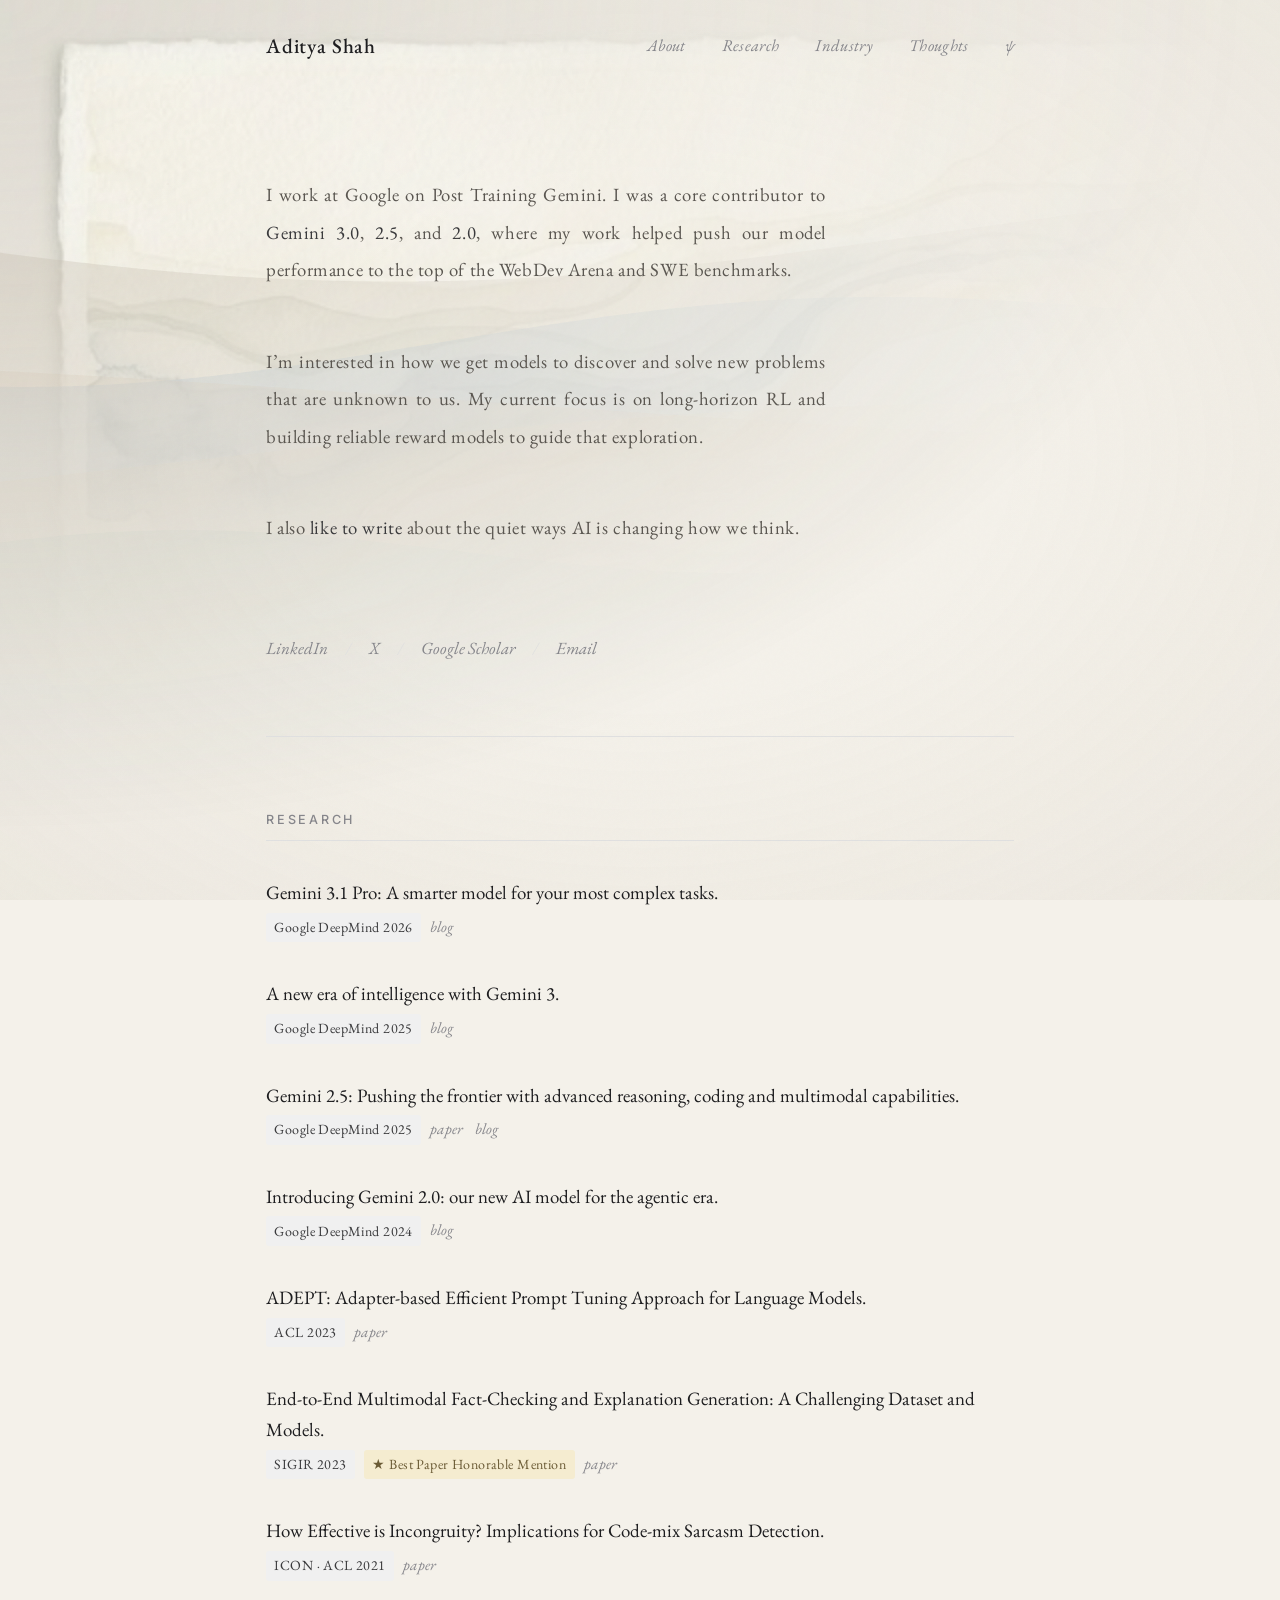
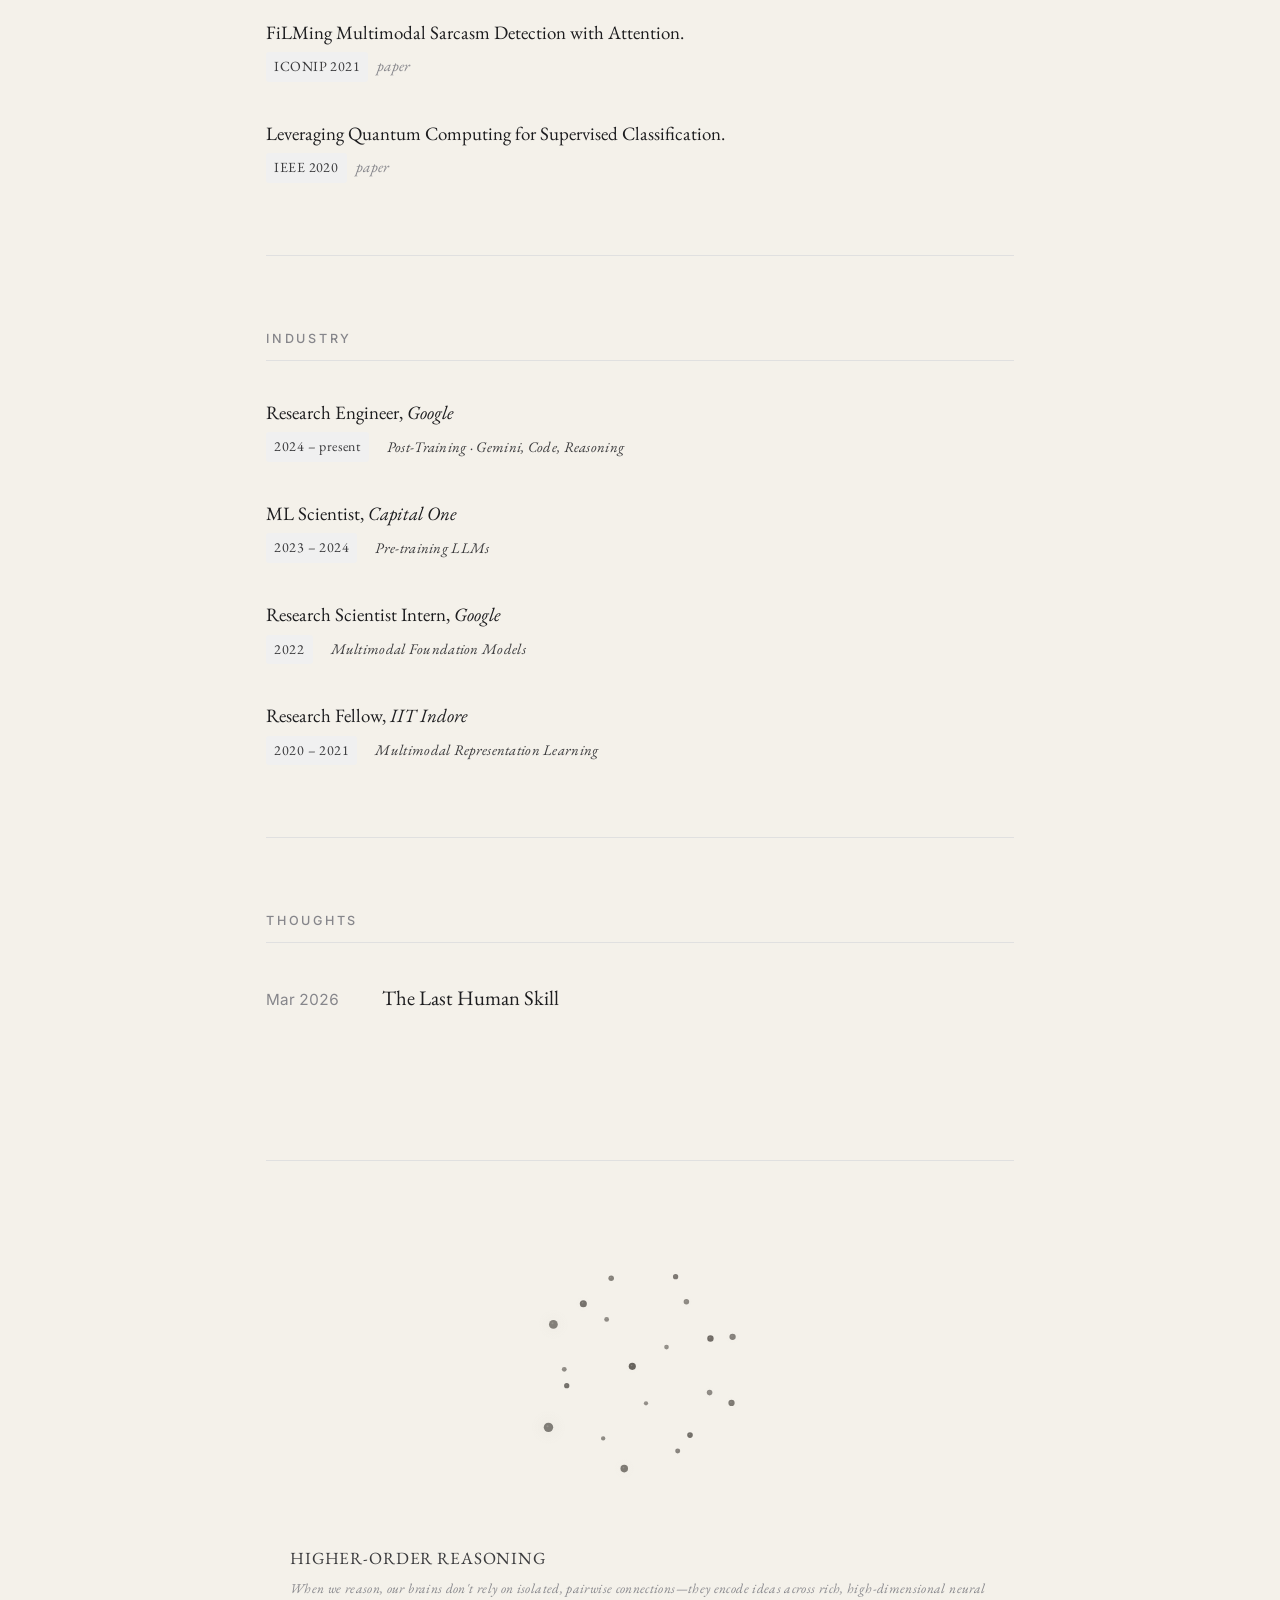
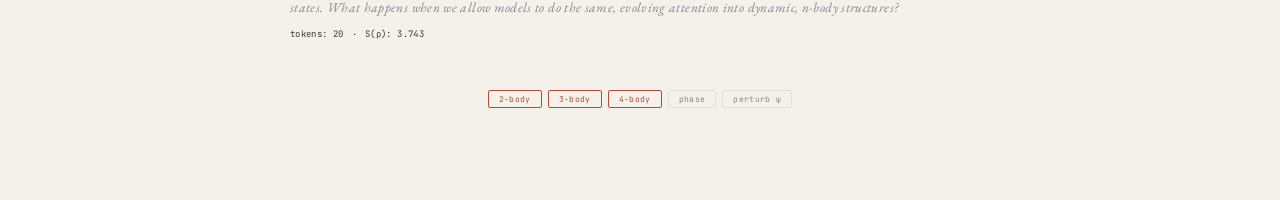
==== index.html @ 871e7b3c "Refactor entire footer architecture to use a unified flex-column flow on all viewports, completely e" ====
<!DOCTYPE html>
<html lang="en">

<head>
  <meta charset="UTF-8">
  <meta name="viewport" content="width=device-width, initial-scale=1.0">
  <title>Aditya Shah — Google</title>
  <meta name="description"
    content="Aditya Shah is a Research Engineer at Google working on the Gemini family of foundation models. His work focuses on post-training for code, reinforcement learning, reward modeling, and long-horizon agentic evaluations.">
  <meta name="author" content="Aditya Shah">
  <meta property="og:title" content="Aditya Shah">
  <meta property="og:description"
    content="Research Engineer at Google · Gemini. Core contributor to Gemini 3.0, 2.5, and 2.0.">
  <meta property="og:type" content="website">
  <meta name="keywords"
    content="Aditya Shah, Google, Gemini, Research Engineer, machine learning, AI, LLM, post-training, reinforcement learning, NLP, deep learning">
  <meta name="robots" content="index, follow">
  <meta name="google-site-verification" content="66XgFlLvvzWyk3NvATTS6o3SYyuJNCa6cb2mXU80xIA" />
  <link rel="canonical" href="https://adityashah.net/">
  <link rel="icon" type="image/svg+xml" href="favicon.svg">

  <!-- JSON-LD Structured Data for Search Engines -->
  <script type="application/ld+json">
  {
    "@context": "https://schema.org",
    "@type": "Person",
    "name": "Aditya Shah",
    "url": "https://adityashah.net/",
    "jobTitle": "ML Research Engineer",
    "worksFor": {
      "@type": "Organization",
      "name": "Google",
      "url": "https://about.google/"
    },
    "alumniOf": [
      {
        "@type": "CollegeOrUniversity",
        "name": "Virginia Tech"
      },
      {
        "@type": "CollegeOrUniversity",
        "name": "D.J. Sanghvi College of Engineering"
      }
    ],
    "sameAs": [
      "https://github.com/Aditya-shahh",
      "https://x.com/AdityaSShahh",
      "https://www.linkedin.com/in/aditya-shahh/",
      "https://scholar.google.com/citations?user=70ITV5sAAAAJ&hl=en"
    ],
    "knowsAbout": ["Machine Learning", "Large Language Models", "Reinforcement Learning", "Natural Language Processing", "Gemini"],
    "description": "Research Engineer at Google working on the Gemini family of foundation models. Core contributor to Gemini 3.0, 2.5, and 2.0."
  }
  </script>

  <link rel="preconnect" href="https://fonts.googleapis.com">
  <link rel="preconnect" href="https://fonts.gstatic.com" crossorigin>
  <link
    href="https://fonts.googleapis.com/css2?family=EB+Garamond:ital,wght@0,400;0,500;0,600;0,700;1,400;1,500&family=Inter:wght@400;500;600&family=JetBrains+Mono:wght@300;400&display=swap"
    rel="stylesheet">
  <link rel="stylesheet" href="style.css">
</head>

<body>

  <nav class="nav" id="nav">
    <div class="nav__inner container">
      <a href="#" class="nav__name">Aditya Shah</a>
      <div class="nav__links">
        <a href="#about">About</a>
        <a href="#publications">Research</a>
        <a href="#industry">Industry</a>
        <a href="#thoughts">Thoughts</a>
        <a href="#quantum" title="Quantum k-Body Attention">ψ</a>
      </div>
    </div>
  </nav>

  <div class="site-visual-bg fade-in">
    <img src="hero.png" alt="" class="site__bg-image" />
    <canvas id="wave-canvas"></canvas>
  </div>

  <main class="container">

    <!-- ===== Hero ===== -->
    <section class="hero fade-in" id="about">
      <div class="hero__content-container">
        <div class="hero__content manifesto">
          <p>I work at Google on Post Training Gemini. I was a core contributor to <a
              href="https://blog.google/products-and-platforms/products/gemini/gemini-3/" target="_blank"
              rel="noopener">Gemini 3.0</a>, <a href="https://blog.google/products/gemini/gemini-2-5-pro-updates/"
              target="_blank" rel="noopener">2.5</a>, and <a
              href="https://blog.google/innovation-and-ai/models-and-research/google-deepmind/google-gemini-ai-update-december-2024/"
              target="_blank" rel="noopener">2.0</a>, where my work helped push our model
            performance to the top of the WebDev Arena and SWE benchmarks.</p>
          <p>I’m interested in how we get models to discover and solve new problems that are unknown to us. My current
            focus is on long-horizon RL and building reliable reward models to guide that exploration.</p>
          <p>I also <a href="#thoughts">like to write</a> about the quiet ways AI is changing how we think.</p>
        </div>
      </div>
      <div class="hero__links">
        <a href="https://www.linkedin.com/in/aditya-shahh/" target="_blank" rel="noopener">LinkedIn</a>
        <span class="separator">/</span>
        <a href="https://x.com/AdityaSShahh" target="_blank" rel="noopener">X</a>
        <span class="separator">/</span>
        <a href="https://scholar.google.com/citations?user=70ITV5sAAAAJ&hl=en" target="_blank" rel="noopener">Google
          Scholar</a>
        <span class="separator">/</span>
        <a href="mailto:aditya.shahh3@gmail.com">Email</a>
      </div>
    </section>


    <!-- ===== Research ===== -->
    <section class="section fade-in" id="publications">
      <h2 class="section__title">Research</h2>
      <ul class="pub-list stagger-children">

        <li class="pub-item fade-in-child">
          <div class="pub-item__title">
            <a href="https://blog.google/innovation-and-ai/models-and-research/gemini-models/gemini-3-1-pro/"
              target="_blank" rel="noopener" class="link-underline">Gemini 3.1 Pro: A smarter model for your most
              complex tasks.</a>
          </div>
          <div class="pub-item__meta">
            <span class="pub-tag">Google DeepMind 2026</span>
            <span class="pub-item__links">
              <a href="https://blog.google/innovation-and-ai/models-and-research/gemini-models/gemini-3-1-pro/"
                target="_blank" rel="noopener">blog</a>
            </span>
          </div>
        </li>

        <li class="pub-item fade-in-child">
          <div class="pub-item__title">
            <a href="https://blog.google/products-and-platforms/products/gemini/gemini-3/" target="_blank"
              rel="noopener" class="link-underline">A new era of intelligence with Gemini 3.</a>
          </div>
          <div class="pub-item__meta">
            <span class="pub-tag">Google DeepMind 2025</span>
            <span class="pub-item__links">
              <a href="https://blog.google/products-and-platforms/products/gemini/gemini-3/" target="_blank"
                rel="noopener">blog</a>
            </span>
          </div>
        </li>

        <li class="pub-item fade-in-child">
          <div class="pub-item__title">
            <a href="https://arxiv.org/abs/2507.06261" target="_blank" rel="noopener" class="link-underline">Gemini 2.5:
              Pushing the frontier with advanced reasoning, coding and multimodal capabilities.</a>
          </div>
          <div class="pub-item__meta">
            <span class="pub-tag">Google DeepMind 2025</span>
            <span class="pub-item__links">
              <a href="https://arxiv.org/abs/2507.06261" target="_blank" rel="noopener">paper</a>
              <a href="https://blog.google/technology/google-deepmind/gemini-model-thinking-updates-march-2025/"
                target="_blank" rel="noopener">blog</a>
            </span>
          </div>
        </li>

        <li class="pub-item fade-in-child">
          <div class="pub-item__title">
            <a href="https://blog.google/innovation-and-ai/models-and-research/google-deepmind/google-gemini-ai-update-december-2024/"
              target="_blank" rel="noopener" class="link-underline">Introducing Gemini 2.0: our new AI model for the
              agentic era.</a>
          </div>
          <div class="pub-item__meta">
            <span class="pub-tag">Google DeepMind 2024</span>
            <span class="pub-item__links">
              <a href="https://blog.google/innovation-and-ai/models-and-research/google-deepmind/google-gemini-ai-update-december-2024/"
                target="_blank" rel="noopener">blog</a>
            </span>
          </div>
        </li>

        <li class="pub-item fade-in-child">
          <div class="pub-item__title">
            <a href="https://aclanthology.org/2023.sustainlp-1.8/" target="_blank" rel="noopener"
              class="link-underline">ADEPT: Adapter-based Efficient Prompt Tuning Approach for Language Models.</a>
          </div>
          <div class="pub-item__meta">
            <span class="pub-tag">ACL 2023</span>
            <span class="pub-item__links"><a href="https://aclanthology.org/2023.sustainlp-1.8/" target="_blank"
                rel="noopener">paper</a></span>
          </div>
        </li>

        <li class="pub-item fade-in-child">
          <div class="pub-item__title">
            <a href="https://arxiv.org/abs/2205.12487" target="_blank" rel="noopener" class="link-underline">End-to-End
              Multimodal Fact-Checking and Explanation Generation: A Challenging Dataset and Models.</a>
          </div>
          <div class="pub-item__meta">
            <span class="pub-tag">SIGIR 2023</span>
            <span class="pub-tag pub-tag--award">★ Best Paper Honorable Mention</span>
            <span class="pub-item__links"><a href="https://arxiv.org/abs/2205.12487" target="_blank"
                rel="noopener">paper</a></span>
          </div>
        </li>


        <li class="pub-item fade-in-child">
          <div class="pub-item__title">
            <a href="https://arxiv.org/abs/2202.02702" target="_blank" rel="noopener" class="link-underline">How
              Effective is Incongruity? Implications for Code-mix Sarcasm Detection.</a>
          </div>
          <div class="pub-item__meta">
            <span class="pub-tag">ICON · ACL 2021</span>
            <span class="pub-item__links"><a href="https://arxiv.org/abs/2202.02702" target="_blank"
                rel="noopener">paper</a></span>
          </div>
        </li>

        <li class="pub-item fade-in-child">
          <div class="pub-item__title">
            <a href="https://arxiv.org/abs/2110.00416" target="_blank" rel="noopener" class="link-underline">FiLMing
              Multimodal Sarcasm Detection with Attention.</a>
          </div>
          <div class="pub-item__meta">
            <span class="pub-tag">ICONIP 2021</span>
            <span class="pub-item__links"><a href="https://arxiv.org/abs/2110.00416" target="_blank"
                rel="noopener">paper</a></span>
          </div>
        </li>

        <li class="pub-item fade-in-child">
          <div class="pub-item__title">
            <a href="https://ieeexplore.ieee.org/document/9120975" target="_blank" rel="noopener"
              class="link-underline">Leveraging Quantum Computing for Supervised Classification.</a>
          </div>
          <div class="pub-item__meta">
            <span class="pub-tag">IEEE 2020</span>
            <span class="pub-item__links"><a href="https://ieeexplore.ieee.org/document/9120975" target="_blank"
                rel="noopener">paper</a></span>
          </div>
        </li>

      </ul>
    </section>

    <!-- ===== Industry ===== -->
    <section class="section fade-in" id="industry">
      <h2 class="section__title">Industry</h2>
      <ul class="pub-list stagger-children">

        <li class="pub-item fade-in-child">
          <div class="pub-item__title">
            Research Engineer, <em>Google</em>
          </div>
          <div class="pub-item__meta">
            <span class="pub-tag">2024 – present</span>
            <span style="color: var(--text-secondary); margin-left: 0.5rem; letter-spacing: 0.02em;">Post-Training ·
              Gemini, Code, Reasoning</span>
          </div>
        </li>

        <li class="pub-item fade-in-child">
          <div class="pub-item__title">
            ML Scientist, <em>Capital One</em>
          </div>
          <div class="pub-item__meta">
            <span class="pub-tag">2023 – 2024</span>
            <span style="color: var(--text-secondary); margin-left: 0.5rem; letter-spacing: 0.02em;">Pre-training
              LLMs</span>
          </div>
        </li>

        <li class="pub-item fade-in-child">
          <div class="pub-item__title">
            Research Scientist Intern, <em>Google</em>
          </div>
          <div class="pub-item__meta">
            <span class="pub-tag">2022</span>
            <span style="color: var(--text-secondary); margin-left: 0.5rem; letter-spacing: 0.02em;">Multimodal
              Foundation Models</span>
          </div>
        </li>

        <li class="pub-item fade-in-child">
          <div class="pub-item__title">
            Research Fellow, <em>IIT Indore</em>
          </div>
          <div class="pub-item__meta">
            <span class="pub-tag">2020 – 2021</span>
            <span style="color: var(--text-secondary); margin-left: 0.5rem; letter-spacing: 0.02em;">Multimodal
              Representation Learning</span>
          </div>
        </li>

      </ul>
    </section>
    <!-- ===== Thoughts ===== -->
    <section class="section fade-in" id="thoughts">
      <h2 class="section__title">Thoughts</h2>
      <ul class="essay-list stagger-children">
        <li class="essay-item fade-in-child">
          <span class="essay-item__date">Mar 2026</span>
          <a href="essays/the-last-human-skill.html" class="essay-item__title">The Last Human Skill</a>
        </li>
      </ul>
    </section>


    <!-- ===== Footer ===== -->
    <footer id="quantum" class="fade-in qfooter">
      <canvas id="footerCanvas" class="qfooter__canvas"></canvas>

      <!-- Subtle top-left HUD -->
      <div class="qhud--tl">
        <div class="qhud__title">Higher-Order Reasoning</div>
        <div class="qhud__story">When we reason, our brains don't rely on isolated, pairwise connections—they encode ideas across rich, high-dimensional neural states. What happens when we allow models to do the same, evolving attention into dynamic, n-body structures?</div>
        <div class="qhud__metrics">
          <span>tokens: 20</span>
          <span class="separator">·</span>
          <span>S(ρ): <span id="qEntropy">—</span></span>
        </div>
      </div>

      <!-- 5 functional buttons — bottom center -->
      <div class="qcontrols">
        <button class="qbtn active" id="qBtn2" onclick="qToggle(2)">2-body</button>
        <button class="qbtn active" id="qBtn3" onclick="qToggle(3)">3-body</button>
        <button class="qbtn active" id="qBtn4" onclick="qToggle(4)">4-body</button>
        <button class="qbtn" id="qBtnP" onclick="qTogglePhase()">phase</button>
        <button class="qbtn" id="qBtnPerturb" onclick="qPerturb()">perturb ψ</button>
      </div>


    </footer>

    <style>
      .qfooter {
        display: flex;
        flex-direction: column;
        padding-top: 32px;
        position: relative;
        overflow: hidden;
        margin-top: var(--spacing-xl);
        margin-bottom: 60px;
        border-top: 1px solid var(--border);
      }

      .qfooter__canvas {
        display: block;
        width: 100%;
        height: 350px;
        cursor: crosshair;
      }

      .qhud--tl {
        position: relative;
        top: 0;
        left: 0;
        padding: 0 24px;
        margin-bottom: 24px;
        pointer-events: none;
        font-family: 'JetBrains Mono', monospace;
        font-size: 9px;
        color: var(--text-muted);
        letter-spacing: 0.04em;
        display: flex;
        flex-direction: column;
        gap: 3px;
      }

      .qhud__title {
        font-family: var(--font-serif);
        font-size: 0.95rem;
        color: var(--text-secondary);
        letter-spacing: 0.05em;
        text-transform: uppercase;
        margin-bottom: 2px;
      }

      .qhud__story {
        font-family: var(--font-serif);
        font-size: 0.75rem;
        color: var(--text-muted);
        max-width: 800px;
        line-height: 1.4;
        margin-bottom: 6px;
        font-style: italic;
      }

      .qhud__metrics {
        display: flex;
        gap: 8px;
        align-items: center;
      }

      .qhud--tl span {
        color: var(--text-secondary);
      }

      .qcontrols {
        position: relative;
        bottom: 0;
        left: 0;
        transform: none;
        margin: 24px auto 32px auto;
        display: flex;
        flex-wrap: wrap;
        justify-content: center;
        padding: 0 16px;
        gap: 6px;
        z-index: 10;
      }

      .qbtn {
        background: transparent;
        border: 1px solid var(--border);
        color: var(--text-muted);
        font-family: 'JetBrains Mono', monospace;
        font-size: 8px;
        padding: 3px 10px;
        cursor: pointer;
        border-radius: 2px;
        transition: all 0.2s;
        letter-spacing: 0.04em;
      }

      .qbtn:hover {
        border-color: var(--text-muted);
        color: var(--text-primary);
      }

      .qbtn.active {
        border-color: #B34B36;
        color: #B34B36;
      }



      @media (max-width: 900px) {
        .qfooter__canvas {
          height: 260px;
        }

        .qcontrols {
          margin: 16px auto 32px auto;
        }

        .qbtn {
          font-size: 8px;
          padding: 4px 10px;
        }
      }
    </style>

  </main>

  <script src="script.js"></script>
  <script src="quantum-footer.js"></script>
</body>

</html>
---- style.css ----
/* ===== Design Tokens — AMP Public Editorial Style ===== */
:root {
  --bg-primary: #f4f1ea;
  --text-primary: #1d1d1f;
  --text-secondary: #3a3a3c;
  --text-muted: #86868b;
  --accent: #3a3a3c;
  --accent-hover: #1d1d1f;
  --border: #e0e0e0;
  --tag-bg: #f0f0f0;
  --tag-text: #3a3a3c;
  --vignette-color: rgba(160, 140, 110, 0.08);

  --font-serif: 'EB Garamond', 'Georgia', 'Times New Roman', serif;
  --font-sans: 'Inter', -apple-system, BlinkMacSystemFont, sans-serif;

  --max-width: 820px;
  --spacing-xs: 0.25rem;
  --spacing-sm: 0.5rem;
  --spacing-md: 1rem;
  --spacing-lg: 2rem;
  --spacing-xl: 4rem;
  --spacing-2xl: 7rem;
}

/* ===== Reset & Base ===== */
*,
*::before,
*::after {
  margin: 0;
  padding: 0;
  box-sizing: border-box;
}

html {
  scroll-behavior: smooth;
  font-size: 18px;
}

body {
  font-family: var(--font-serif);
  background-color: var(--bg-primary);
  color: var(--text-primary);
  line-height: 1.8;
  -webkit-font-smoothing: antialiased;
  -moz-osx-font-smoothing: grayscale;
  position: relative;
  min-height: 100vh;
}

/* Soft blue vignette glow — AMP signature effect */
body::before {
  content: '';
  position: fixed;
  inset: 0;
  pointer-events: none;
  z-index: 0;
  background: radial-gradient(ellipse at center,
      transparent 40%,
      var(--vignette-color) 100%);
}

/* Subtle grain overlay */
body::after {
  content: '';
  position: fixed;
  inset: 0;
  opacity: 0.018;
  pointer-events: none;
  z-index: 1000;
  background-image: url("data:image/svg+xml,%3Csvg viewBox='0 0 256 256' xmlns='http://www.w3.org/2000/svg'%3E%3Cfilter id='noise'%3E%3CfeTurbulence type='fractalNoise' baseFrequency='0.9' numOctaves='4' stitchTiles='stitch'/%3E%3C/filter%3E%3Crect width='100%25' height='100%25' filter='url(%23noise)'/%3E%3C/svg%3E");
}

::selection {
  background-color: rgba(160, 140, 110, 0.2);
  color: var(--text-primary);
}

/* ===== Layout ===== */
.container {
  max-width: var(--max-width);
  margin: 0 auto;
  padding: 0 var(--spacing-lg);
  position: relative;
  z-index: 1;
}

/* ===== Navigation ===== */
.nav {
  position: absolute;
  top: 0;
  left: 0;
  width: 100%;
  z-index: 100;
  padding: 1.5rem 0;
}

.nav__inner {
  display: flex;
  justify-content: space-between;
  align-items: center;
}

.nav__name {
  font-family: var(--font-serif);
  font-size: 1.15rem;
  font-weight: 500;
  color: var(--text-primary);
  text-decoration: none;
  letter-spacing: 0.04em;
}

.nav__name:hover {
  color: var(--text-primary);
}

.nav__links {
  display: flex;
  gap: var(--spacing-lg);
  font-family: var(--font-serif);
  font-size: 0.92rem;
  font-style: italic;
}

.nav__links a {
  color: var(--text-muted);
  text-decoration: none;
  transition: color 0.2s ease;
  letter-spacing: 0.02em;
}

.nav__links a:hover {
  color: var(--text-primary);
}

/* ===== Links ===== */
a {
  color: var(--accent);
  text-decoration: none;
  position: relative;
  transition: color 0.2s ease;
}

a:hover {
  color: var(--accent-hover);
}

/* Animated underline for inline links */
.link-underline {
  background-image: linear-gradient(var(--text-muted), var(--text-muted));
  background-size: 0% 1px;
  background-position: 0 100%;
  background-repeat: no-repeat;
  transition: background-size 0.35s ease, color 0.2s ease;
  padding-bottom: 2px;
}

.link-underline:hover {
  background-size: 100% 1px;
  color: var(--text-primary);
}

/* ===== Site Visual Background ===== */
.site-visual-bg {
  position: absolute;
  top: 0;
  left: 0;
  width: 100%;
  height: 95vh;
  z-index: 0;
  pointer-events: none;
  /* Massive feathered mask focused on top-left */
  -webkit-mask-image: radial-gradient(130% 130% at 0% 0%, rgba(0, 0, 0, 0.85) 0%, rgba(0, 0, 0, 0.3) 40%, rgba(0, 0, 0, 0) 75%);
  mask-image: radial-gradient(130% 130% at 0% 0%, rgba(0, 0, 0, 0.85) 0%, rgba(0, 0, 0, 0.3) 40%, rgba(0, 0, 0, 0) 75%);
}

.site-visual-bg canvas {
  position: absolute;
  inset: 0;
  width: 100%;
  height: 100%;
  z-index: 1;
}

.site__bg-image {
  position: absolute;
  inset: 0;
  width: 100%;
  height: 100%;
  object-fit: cover;
  opacity: 0.85;
  /* Increased from 0.45 for more vibrancy */
  mix-blend-mode: multiply;
  /* Blends richly with the warm background */
  z-index: 0;
}

/* ===== Hero Content ===== */
.hero {
  position: relative;
  z-index: 2;
  padding: calc(var(--spacing-2xl) * 1.4) 0 var(--spacing-xl);
  /* Pulled text up closer to the top */
  border-bottom: 1px solid var(--border);
}

.hero__content-container {
  position: relative;
  z-index: 2;
  max-width: 580px;
}

.hero__content {
  font-family: var(--font-serif);
  font-size: 1.08rem;
  line-height: 1.9;
  color: var(--text-secondary);
  letter-spacing: 0.015em;
  opacity: 0;
  transform: translateX(-20px);
  transition: opacity 0.8s ease 0.3s, transform 0.8s ease 0.3s;
}

.hero__content.entered {
  opacity: 1;
  transform: translateX(0);
}

.hero__content.manifesto {
  font-size: 1.04rem;
  line-height: 2.0;
  letter-spacing: 0.03em;
  color: #5a5650;
  max-width: 560px;
  text-align: justify;
}

.hero__content.manifesto strong {
  font-weight: inherit;
  color: inherit;
}

.hero__content.manifesto p {
  margin-bottom: calc(var(--spacing-lg) * 1.5);
}

.hero__content.manifesto p:last-child {
  margin-bottom: 0;
}

.hero__pitch p {
  margin-bottom: var(--spacing-lg);
}

.hero__pitch p:last-child {
  margin-bottom: 0;
}

.hero__pitch strong {
  color: var(--text-primary);
  font-weight: 600;
}

.hero__links {
  position: relative;
  z-index: 2;
  display: flex;
  flex-wrap: wrap;
  gap: var(--spacing-sm) var(--spacing-md);
  margin-top: calc(var(--spacing-xl) * 1.2);
  /* Increased space between bio and links */
  font-family: var(--font-serif);
  font-size: 0.95rem;
  font-style: italic;
}

.hero__links a {
  color: var(--text-muted);
  transition: color 0.2s ease;
}

.hero__links a:hover {
  color: var(--text-primary);
}

.hero__links .separator {
  color: var(--border);
  user-select: none;
}

/* ===== Sections ===== */
.section {
  padding: var(--spacing-xl) 0;
  border-bottom: 1px solid var(--border);
}

.section:last-of-type {
  border-bottom: none;
}

.section__title {
  font-family: var(--font-sans);
  font-size: 0.7rem;
  font-weight: 500;
  text-transform: uppercase;
  letter-spacing: 0.22em;
  color: var(--text-muted);
  margin-bottom: var(--spacing-lg);
  padding-bottom: var(--spacing-sm);
  border-bottom: 1px solid var(--border);
}

/* ===== Highlights ===== */
.highlights-list {
  list-style: none;
}

.highlight-item {
  margin-bottom: 0.9rem;
  font-family: var(--font-serif);
  font-size: 1.02rem;
  line-height: 1.75;
  color: var(--text-secondary);
  padding-left: 1.2rem;
  position: relative;
}

.highlight-item::before {
  content: '\2726';
  /* ✦ Four pointed star/sparkle */
  position: absolute;
  left: 0;
  top: 0.15em;
  /* Minor tweak to align perfectly with text */
  font-size: 0.8em;
  color: var(--text-muted);
  opacity: 0.7;
}

.highlight-item:last-child {
  margin-bottom: 0;
}

.highlight-item strong {
  color: var(--text-primary);
  font-weight: 600;
}

.highlight-icon {
  flex-shrink: 0;
  font-size: 0.95rem;
  line-height: 1.75;
}

/* ===== Publications ===== */
.pub-list {
  list-style: none;
}

.pub-item {
  margin-bottom: var(--spacing-lg);
  padding-left: 0;
}

.pub-item:last-child {
  margin-bottom: 0;
}

.pub-item__title {
  font-family: var(--font-serif);
  font-size: 1.05rem;
  font-weight: 400;
  line-height: 1.65;
  margin-bottom: var(--spacing-xs);
}

.pub-item__title a {
  color: var(--text-primary);
  transition: color 0.2s ease;
}

.pub-item__title a:hover {
  color: var(--text-muted);
}

.pub-item__meta {
  display: flex;
  flex-wrap: wrap;
  align-items: center;
  gap: var(--spacing-sm);
  font-family: var(--font-serif);
  font-size: 0.82rem;
  font-style: italic;
}

.pub-tag {
  display: inline-block;
  background: var(--tag-bg);
  color: var(--tag-text);
  padding: 0.15em 0.6em;
  border-radius: 3px;
  font-weight: 400;
  font-size: 0.78rem;
  letter-spacing: 0.03em;
  font-style: normal;
}

.pub-tag--award {
  background: #f5ecd0;
  color: #6b5b35;
}

.pub-item__links {
  font-family: var(--font-serif);
  font-size: 0.85rem;
  font-style: italic;
  color: var(--text-muted);
}

.pub-item__links a {
  color: var(--text-muted);
  margin-right: var(--spacing-sm);
  transition: color 0.2s ease;
}

.pub-item__links a:hover {
  color: var(--text-primary);
}

/* ===== Minimalist Industry Grid ===== */
.industry-grid {
  display: flex;
  flex-direction: column;
}

.industry-row {
  display: grid;
  grid-template-columns: 2fr 1.5fr 3.5fr 1fr;
  align-items: baseline;
  gap: var(--spacing-md);
  padding: 1.25rem 0;
  border-bottom: 1px solid rgba(0, 0, 0, 0.06);
  font-family: var(--font-sans);
  font-size: 0.95rem;
  opacity: 0;
  transform: translateY(10px);
  transition: opacity 0.6s ease, transform 0.6s ease;
}

.industry-row.entered {
  opacity: 1;
  transform: translateY(0);
}

.industry-row:last-child {
  border-bottom: none;
}

.industry-row__role {
  color: var(--text-primary);
  font-weight: 500;
}

.industry-row__company {
  color: var(--text-secondary);
  font-family: var(--font-serif);
  font-size: 1.15rem;
  font-style: italic;
}

.industry-row__desc {
  color: var(--text-muted);
}

.industry-row__date {
  color: var(--text-muted);
  font-variant-numeric: tabular-nums;
  text-align: right;
  font-size: 0.85rem;
}

/* ===== Essays ===== */
.essay-list {
  display: flex;
  flex-direction: column;
  gap: var(--spacing-sm);
}

.essay-item {
  display: grid;
  grid-template-columns: 80px 1fr;
  gap: var(--spacing-lg);
  align-items: baseline;
}

.essay-item__date {
  font-family: var(--font-sans);
  font-size: 0.85rem;
  color: var(--text-muted);
  font-variant-numeric: tabular-nums;
}

.essay-item__title {
  font-family: var(--font-serif);
  font-size: 1.15rem;
  color: var(--text-primary);
  text-decoration: none;
  transition: color 0.2s ease;
}

.essay-item__title:hover {
  text-decoration: underline;
  text-decoration-color: var(--text-muted);
  text-underline-offset: 4px;
}

/* ===== Education ===== */
.edu-item {
  margin-bottom: var(--spacing-lg);
}

.edu-item:last-child {
  margin-bottom: 0;
}

.edu-item__school {
  font-family: var(--font-serif);
  font-size: 1.05rem;
  font-weight: 600;
  color: var(--text-primary);
}

.edu-item__degree {
  font-family: var(--font-serif);
  font-size: 0.92rem;
  color: var(--text-secondary);
}

.edu-item__details {
  font-family: var(--font-serif);
  font-size: 0.88rem;
  color: var(--text-muted);
  font-style: italic;
}

/* ===== Awards ===== */
.awards-list {
  list-style: none;
}

.award-item {
  margin-bottom: var(--spacing-md);
  font-family: var(--font-serif);
  font-size: 1rem;
  line-height: 1.75;
  color: var(--text-secondary);
}

.award-item:last-child {
  margin-bottom: 0;
}

.award-item strong {
  font-weight: 600;
  color: var(--text-primary);
}

/* ===== Footer ===== */
.footer {
  padding: var(--spacing-xl) 0 var(--spacing-2xl);
  font-family: var(--font-serif);
  font-size: 0.85rem;
  color: var(--text-muted);
  font-style: italic;
  letter-spacing: 0.04em;
}

/* ===== Scroll Animations ===== */
.fade-in {
  opacity: 0;
  transform: translateY(14px);
  transition: opacity 0.7s ease, transform 0.7s ease;
}

.fade-in.visible {
  opacity: 1;
  transform: translateY(0);
}

.stagger-children .fade-in-child {
  opacity: 0;
  transform: translateY(8px);
  transition: opacity 0.5s ease, transform 0.5s ease;
}

.stagger-children .fade-in-child.visible {
  opacity: 1;
  transform: translateY(0);
}

/* ===== Responsive ===== */
@media (max-width: 768px) {
  html {
    font-size: 17px;
  }

  .container {
    padding: 0 var(--spacing-md);
  }

  .hero__content-container {
    max-width: 100%;
    margin-left: 0;
  }

  .site-visual-bg {
    height: 60vh;
    -webkit-mask-image: radial-gradient(130% 130% at 50% 0%, rgba(0, 0, 0, 0.85) 0%, rgba(0, 0, 0, 0) 75%);
    mask-image: radial-gradient(130% 130% at 50% 0%, rgba(0, 0, 0, 0.85) 0%, rgba(0, 0, 0, 0) 75%);
  }

  .hero {
    padding: calc(var(--spacing-2xl) * 1.5) 0 var(--spacing-lg);
  }

  .hero__content.manifesto {
    font-size: 1.06rem;
    text-align: left;
    /* Justified text looks bad on phones */
  }

  .section {
    padding: var(--spacing-lg) 0;
  }

  .exp-item__header {
    flex-direction: column;
    gap: 0;
  }

  .nav__links {
    gap: var(--spacing-sm);
    flex-wrap: wrap;
    justify-content: flex-end;
  }
}

@media (max-width: 480px) {
  html {
    font-size: 16px;
  }

  .hero__pitch {
    font-size: 1rem;
    line-height: 1.8;
  }

  .hero__links {
    gap: var(--spacing-xs) var(--spacing-sm);
    font-size: 0.9rem;
  }

  .nav__inner {
    flex-direction: column;
    align-items: flex-start;
    gap: 0.8rem;
  }

  .nav__links {
    gap: var(--spacing-md);
    font-size: 0.85rem;
    flex-wrap: wrap;
    justify-content: flex-start;
  }
}
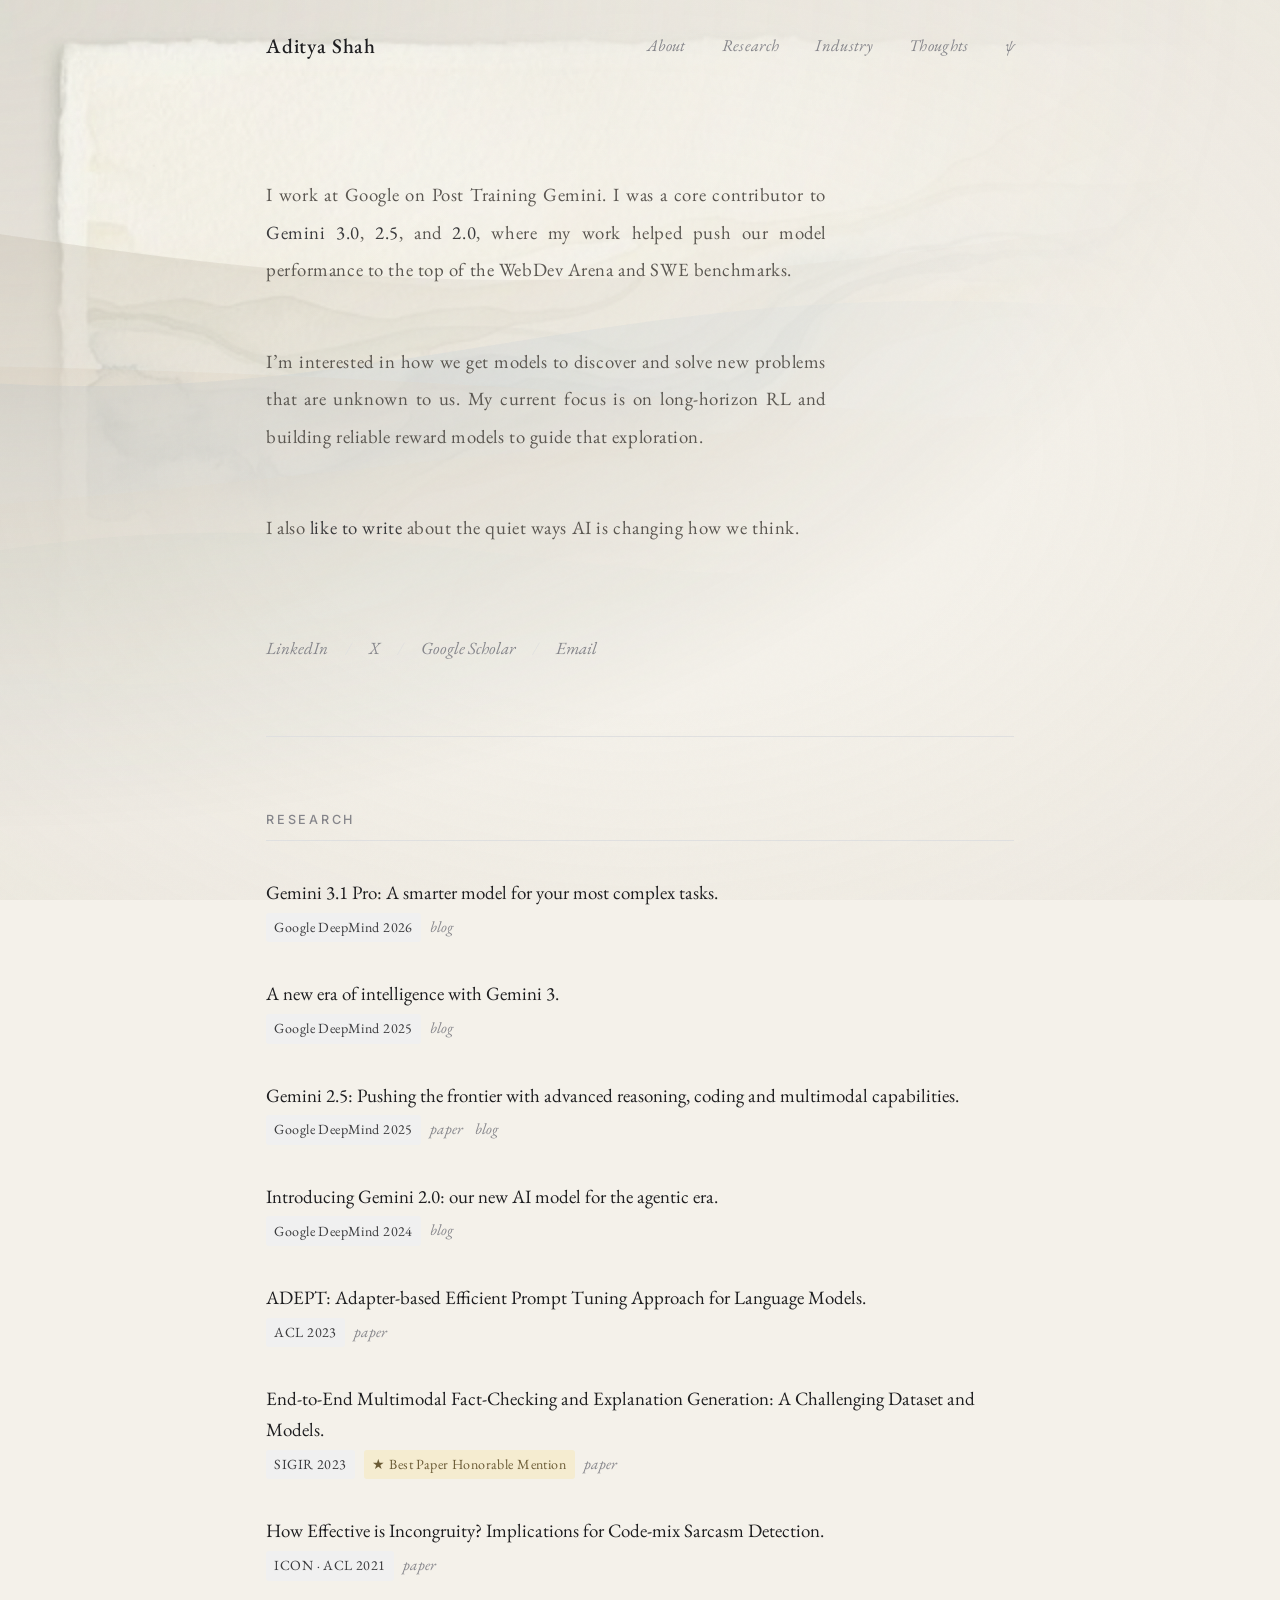
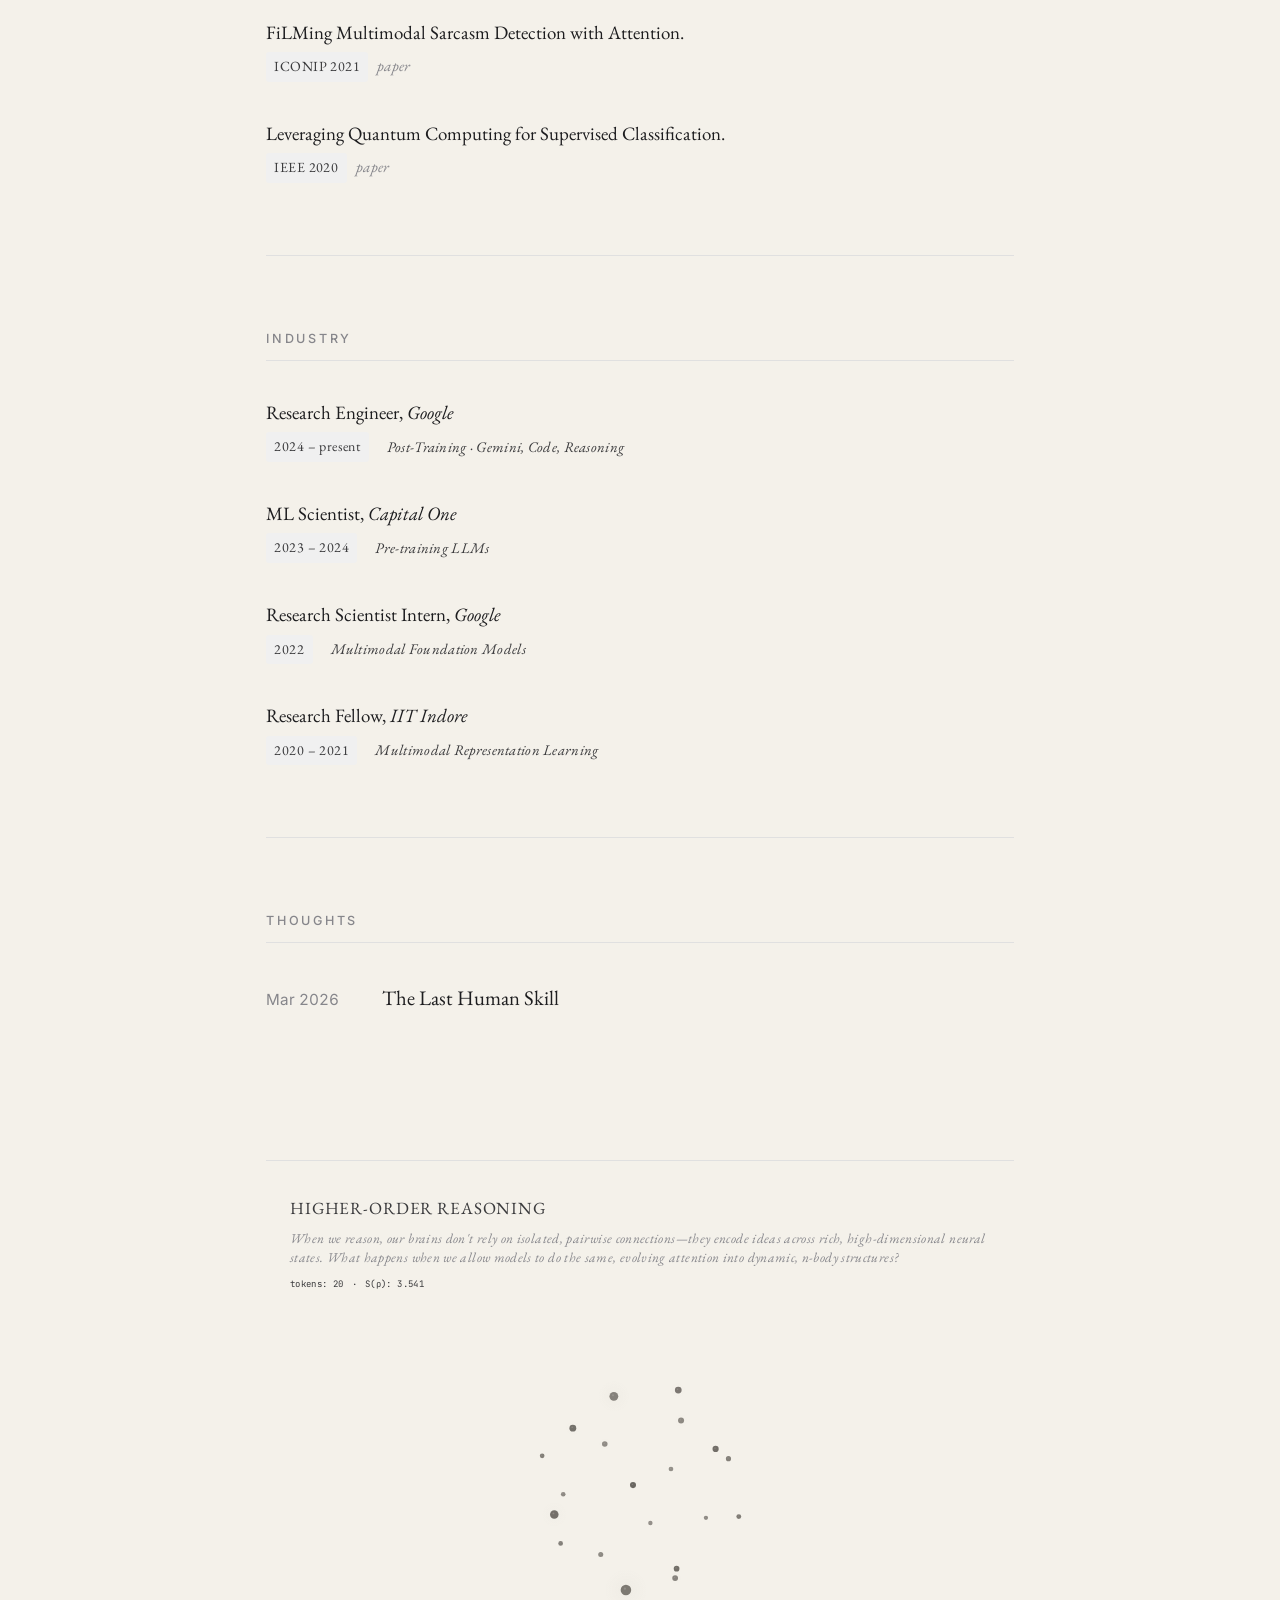
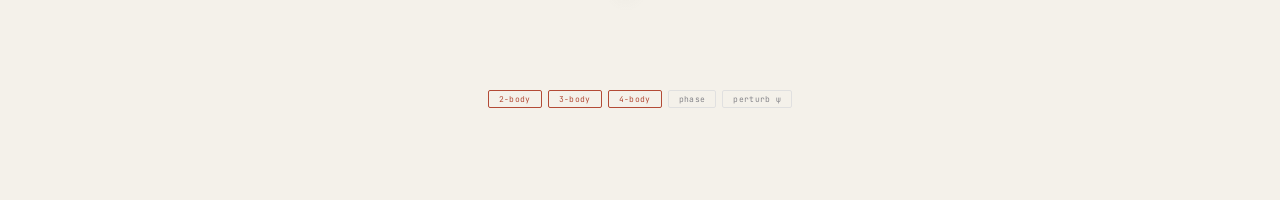
==== commit 07b6a28b: "Swap HTML DOM order so textual HUD renders sequentially above the orbital simulation" ====
--- a/index.html
+++ b/index.html
@@ -306,7 +306,6 @@
 
     <!-- ===== Footer ===== -->
     <footer id="quantum" class="fade-in qfooter">
-      <canvas id="footerCanvas" class="qfooter__canvas"></canvas>
 
       <!-- Subtle top-left HUD -->
       <div class="qhud--tl">
@@ -318,6 +317,8 @@
           <span>S(ρ): <span id="qEntropy">—</span></span>
         </div>
       </div>
+
+      <canvas id="footerCanvas" class="qfooter__canvas"></canvas>
 
       <!-- 5 functional buttons — bottom center -->
       <div class="qcontrols">
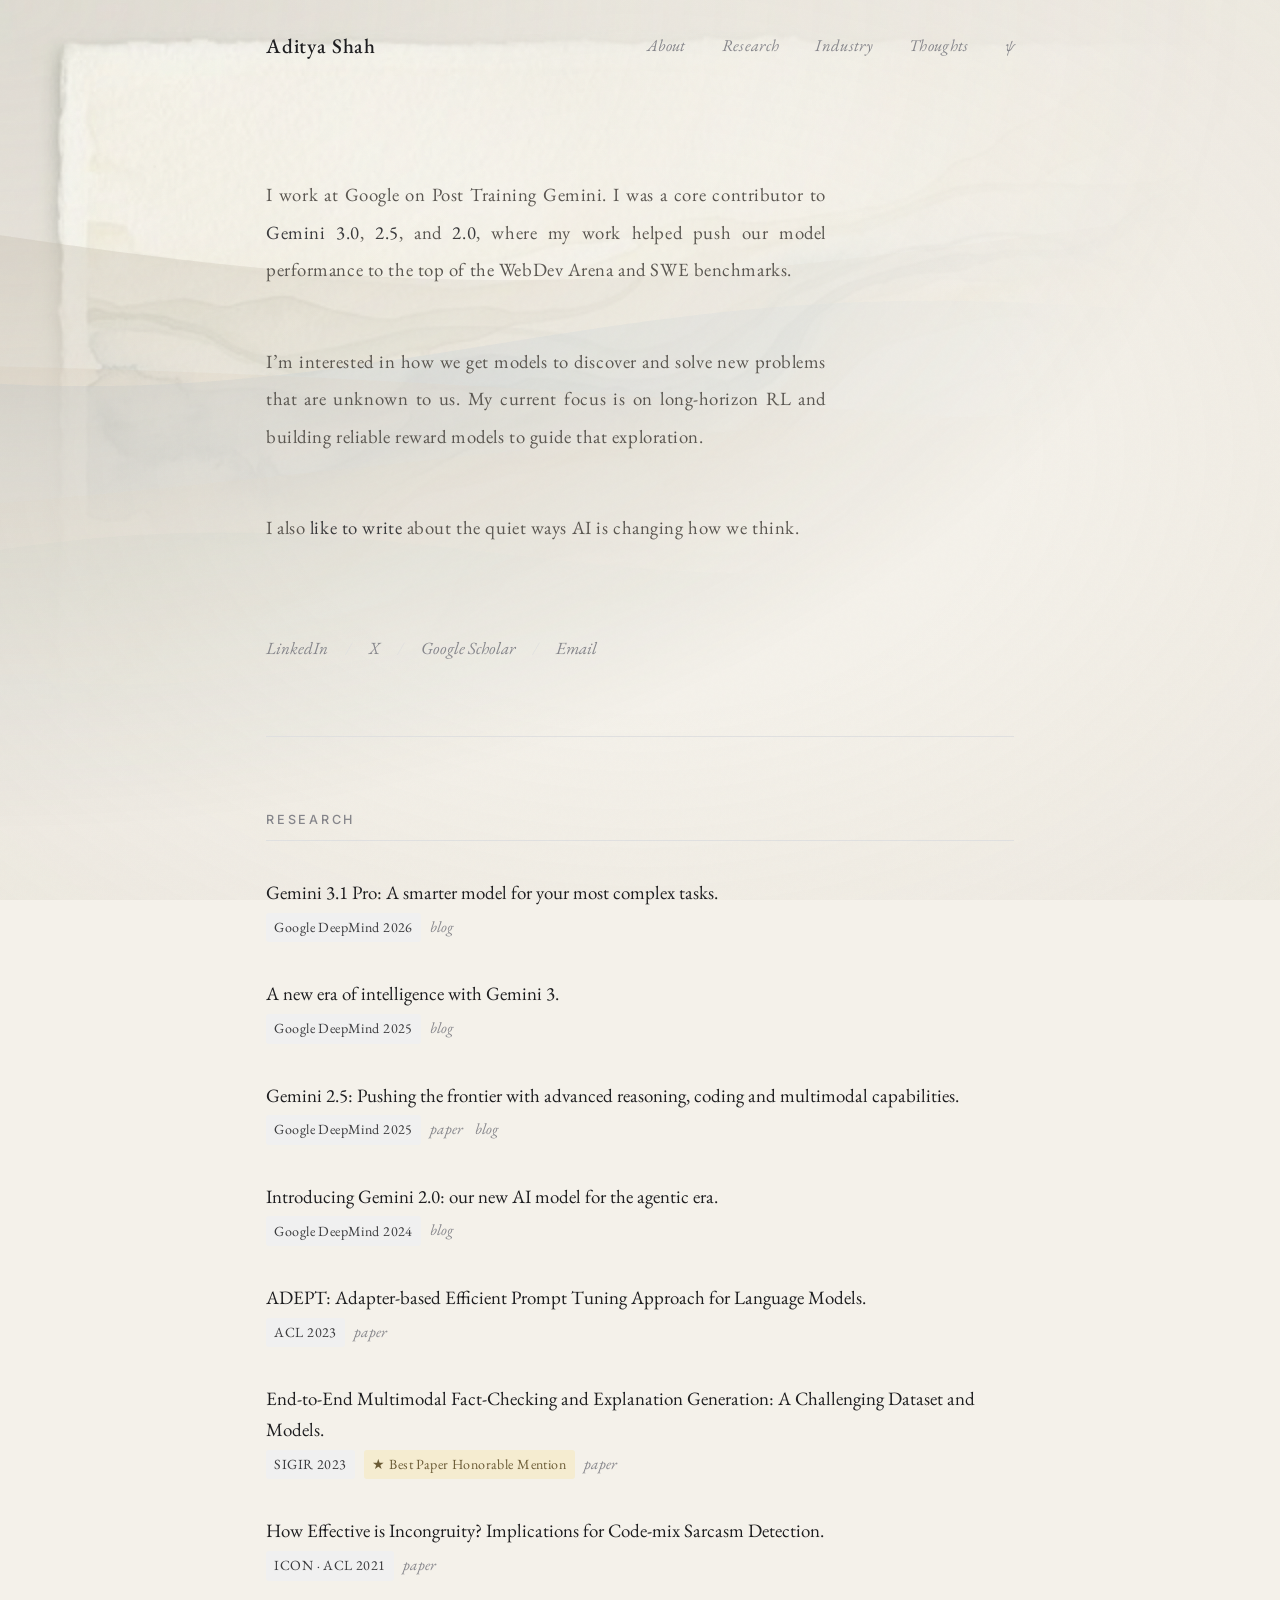
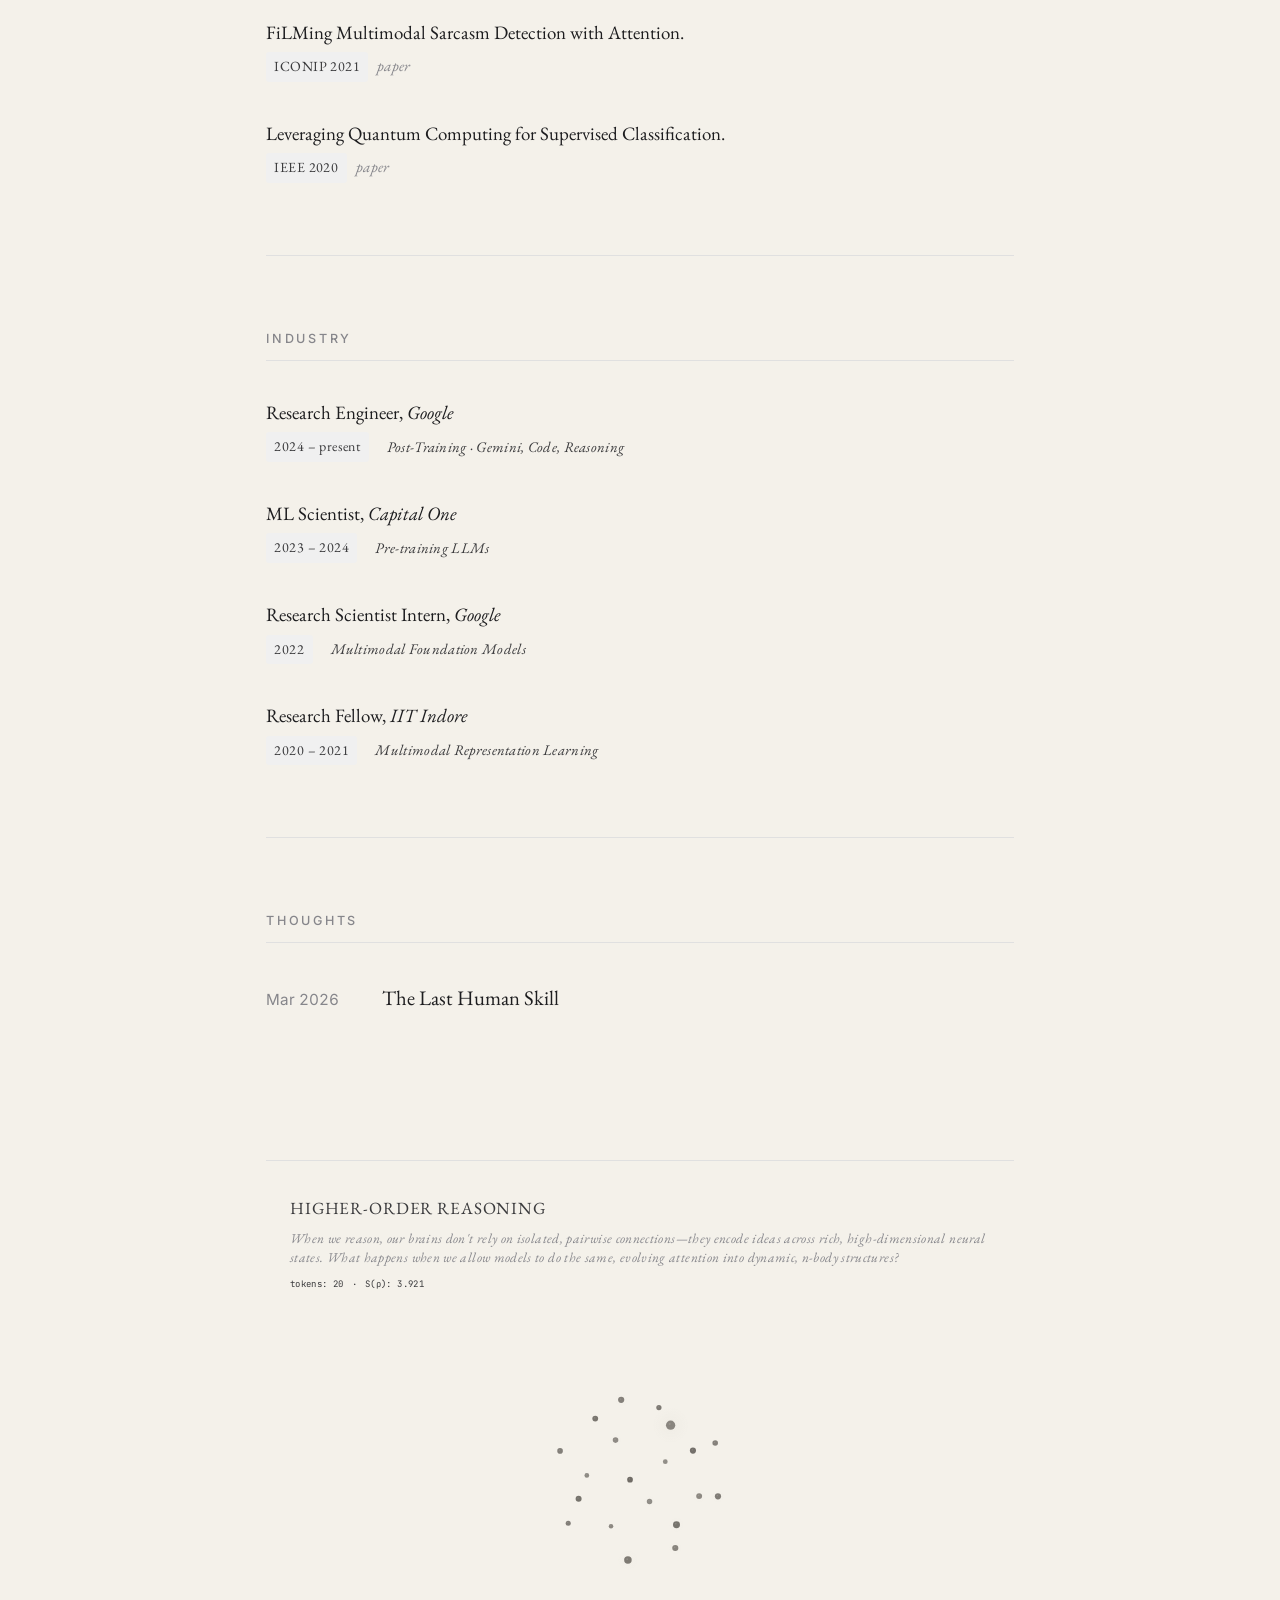
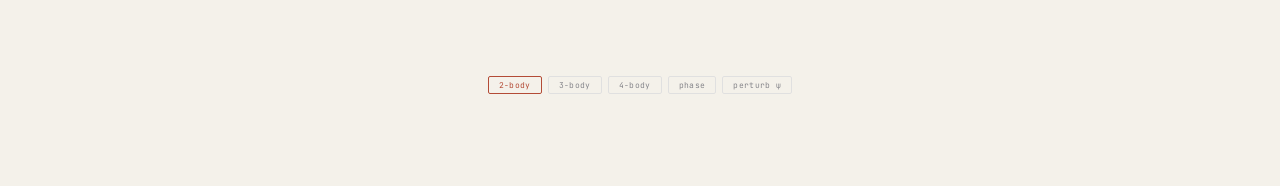
==== commit 83cb360d: "Fix n-body toggle to exclusive radio-style switching, reduce text-animation gap" ====
--- a/index.html
+++ b/index.html
@@ -323,8 +323,8 @@
       <!-- 5 functional buttons — bottom center -->
       <div class="qcontrols">
         <button class="qbtn active" id="qBtn2" onclick="qToggle(2)">2-body</button>
-        <button class="qbtn active" id="qBtn3" onclick="qToggle(3)">3-body</button>
-        <button class="qbtn active" id="qBtn4" onclick="qToggle(4)">4-body</button>
+        <button class="qbtn" id="qBtn3" onclick="qToggle(3)">3-body</button>
+        <button class="qbtn" id="qBtn4" onclick="qToggle(4)">4-body</button>
         <button class="qbtn" id="qBtnP" onclick="qTogglePhase()">phase</button>
         <button class="qbtn" id="qBtnPerturb" onclick="qPerturb()">perturb ψ</button>
       </div>
@@ -356,7 +356,7 @@
         top: 0;
         left: 0;
         padding: 0 24px;
-        margin-bottom: 24px;
+        margin-bottom: 10px;
         pointer-events: none;
         font-family: 'JetBrains Mono', monospace;
         font-size: 9px;
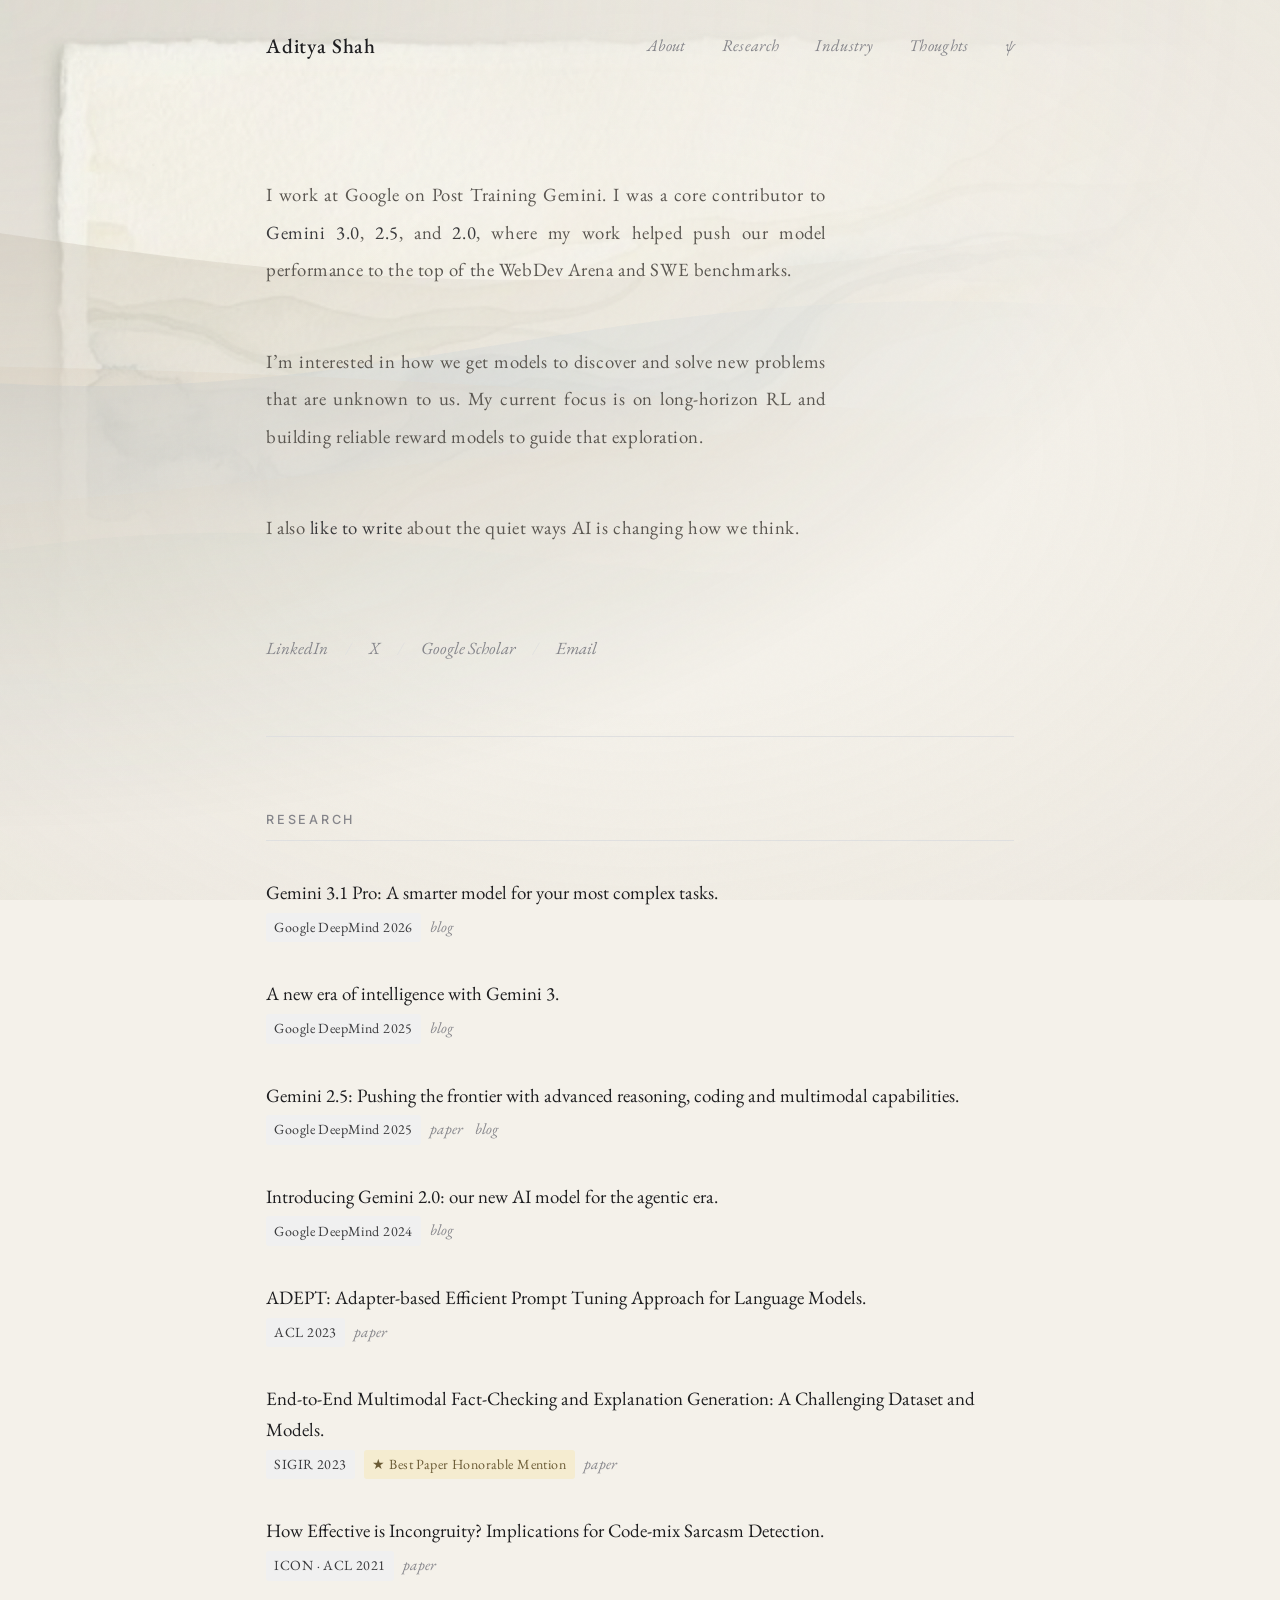
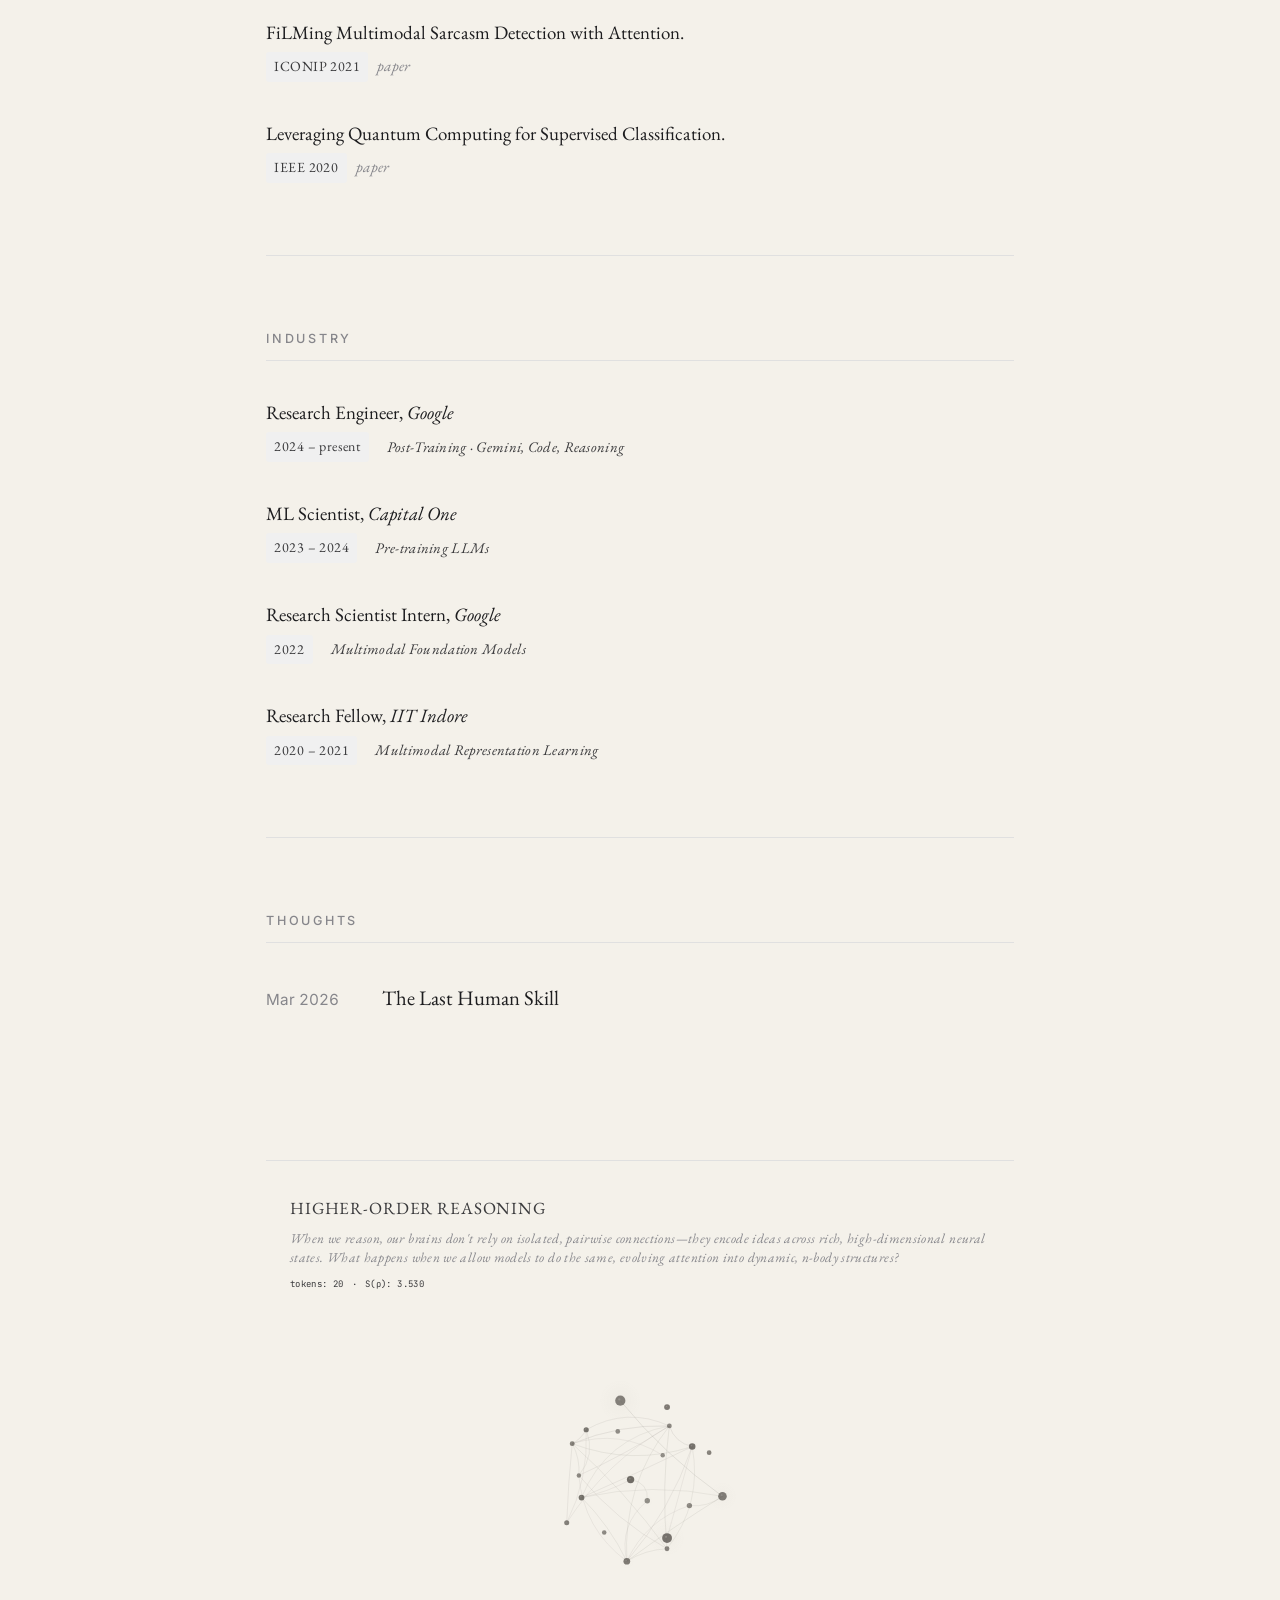
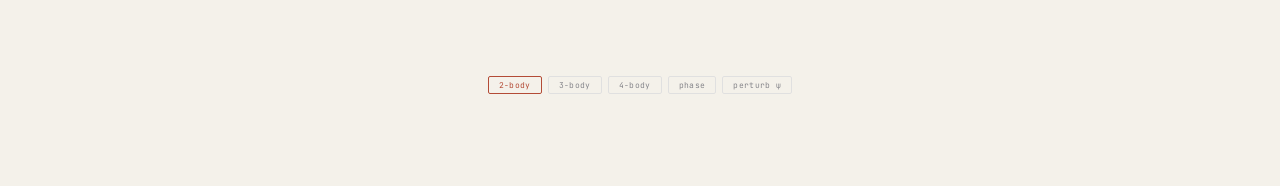
==== commit 4f69f281: "Dramatically boost connection visibility and fix exclusive toggle logic so mode switching is visuall" ====
--- a/index.html
+++ b/index.html
@@ -310,7 +310,9 @@
       <!-- Subtle top-left HUD -->
       <div class="qhud--tl">
         <div class="qhud__title">Higher-Order Reasoning</div>
-        <div class="qhud__story">When we reason, our brains don't rely on isolated, pairwise connections—they encode ideas across rich, high-dimensional neural states. What happens when we allow models to do the same, evolving attention into dynamic, n-body structures?</div>
+        <div class="qhud__story">When we reason, our brains don't rely on isolated, pairwise connections—they encode
+          ideas across rich, high-dimensional neural states. What happens when we allow models to do the same, evolving
+          attention into dynamic, n-body structures?</div>
         <div class="qhud__metrics">
           <span>tokens: 20</span>
           <span class="separator">·</span>
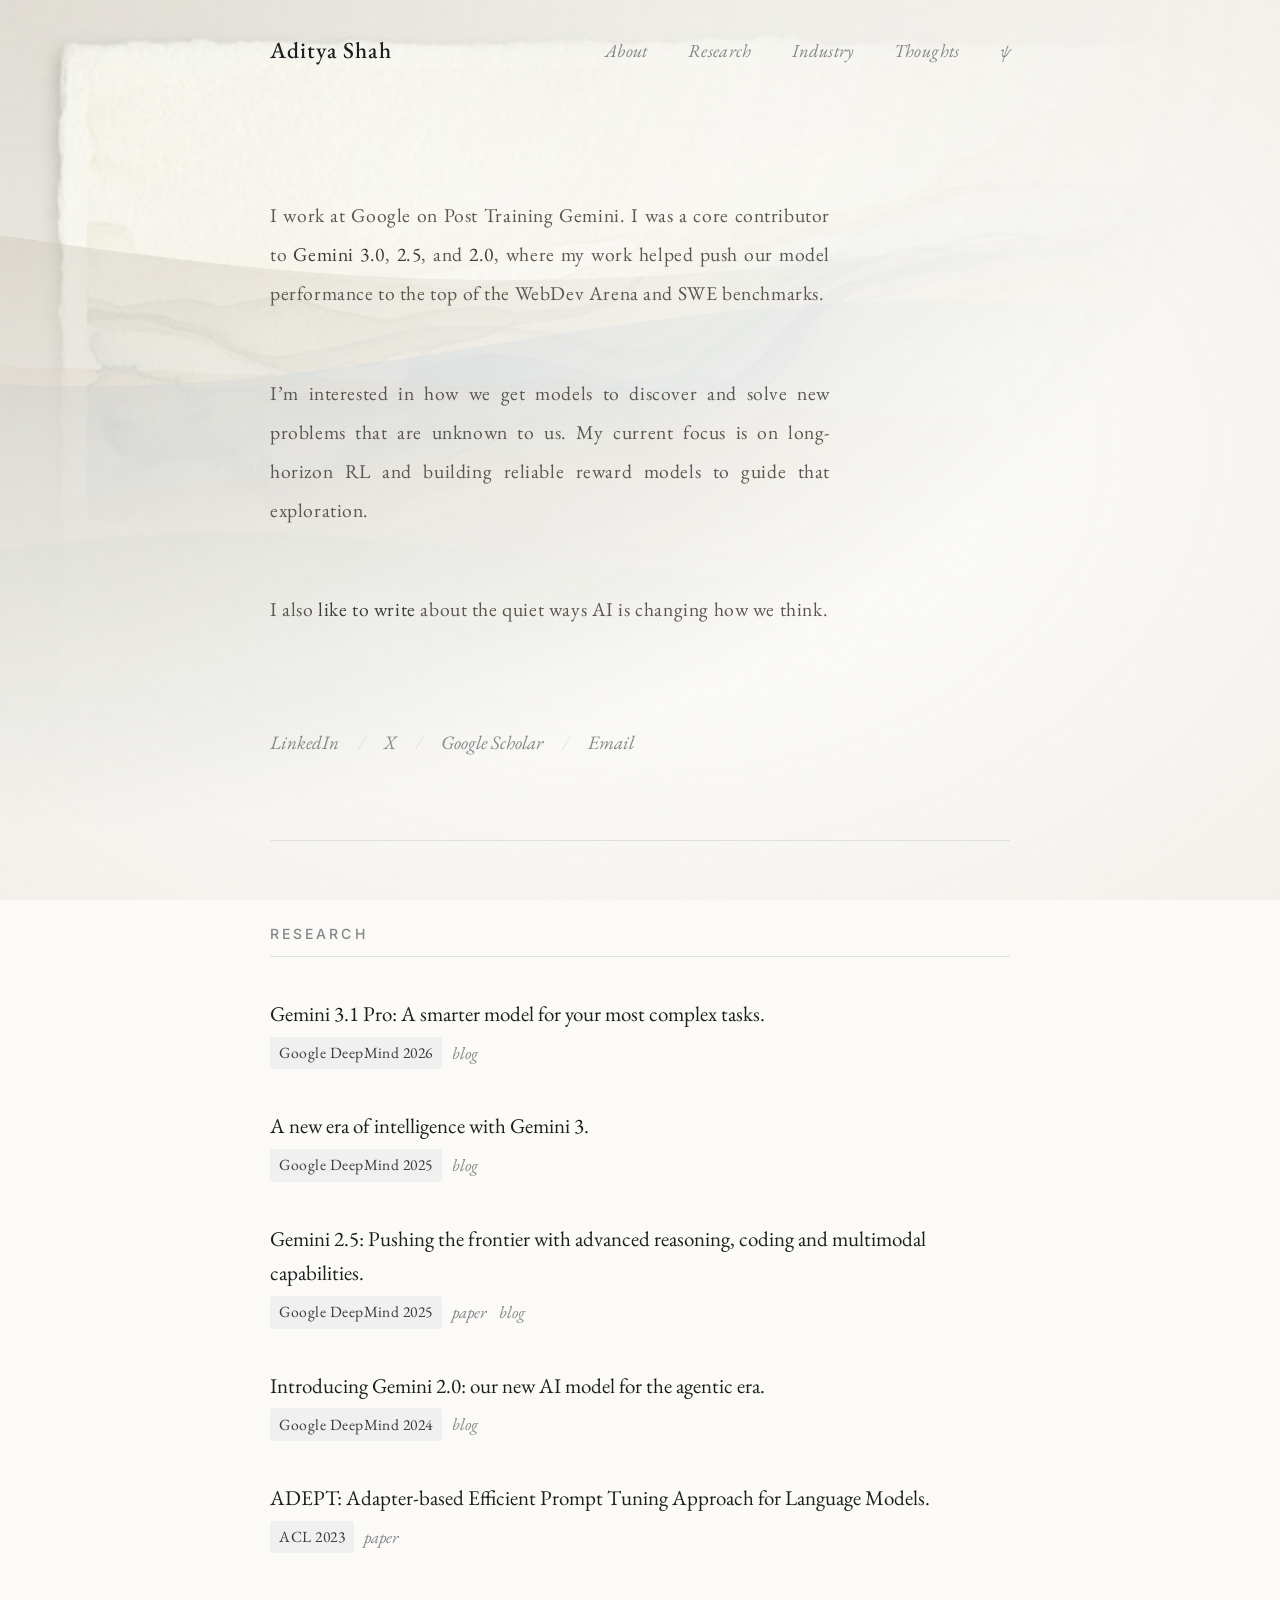
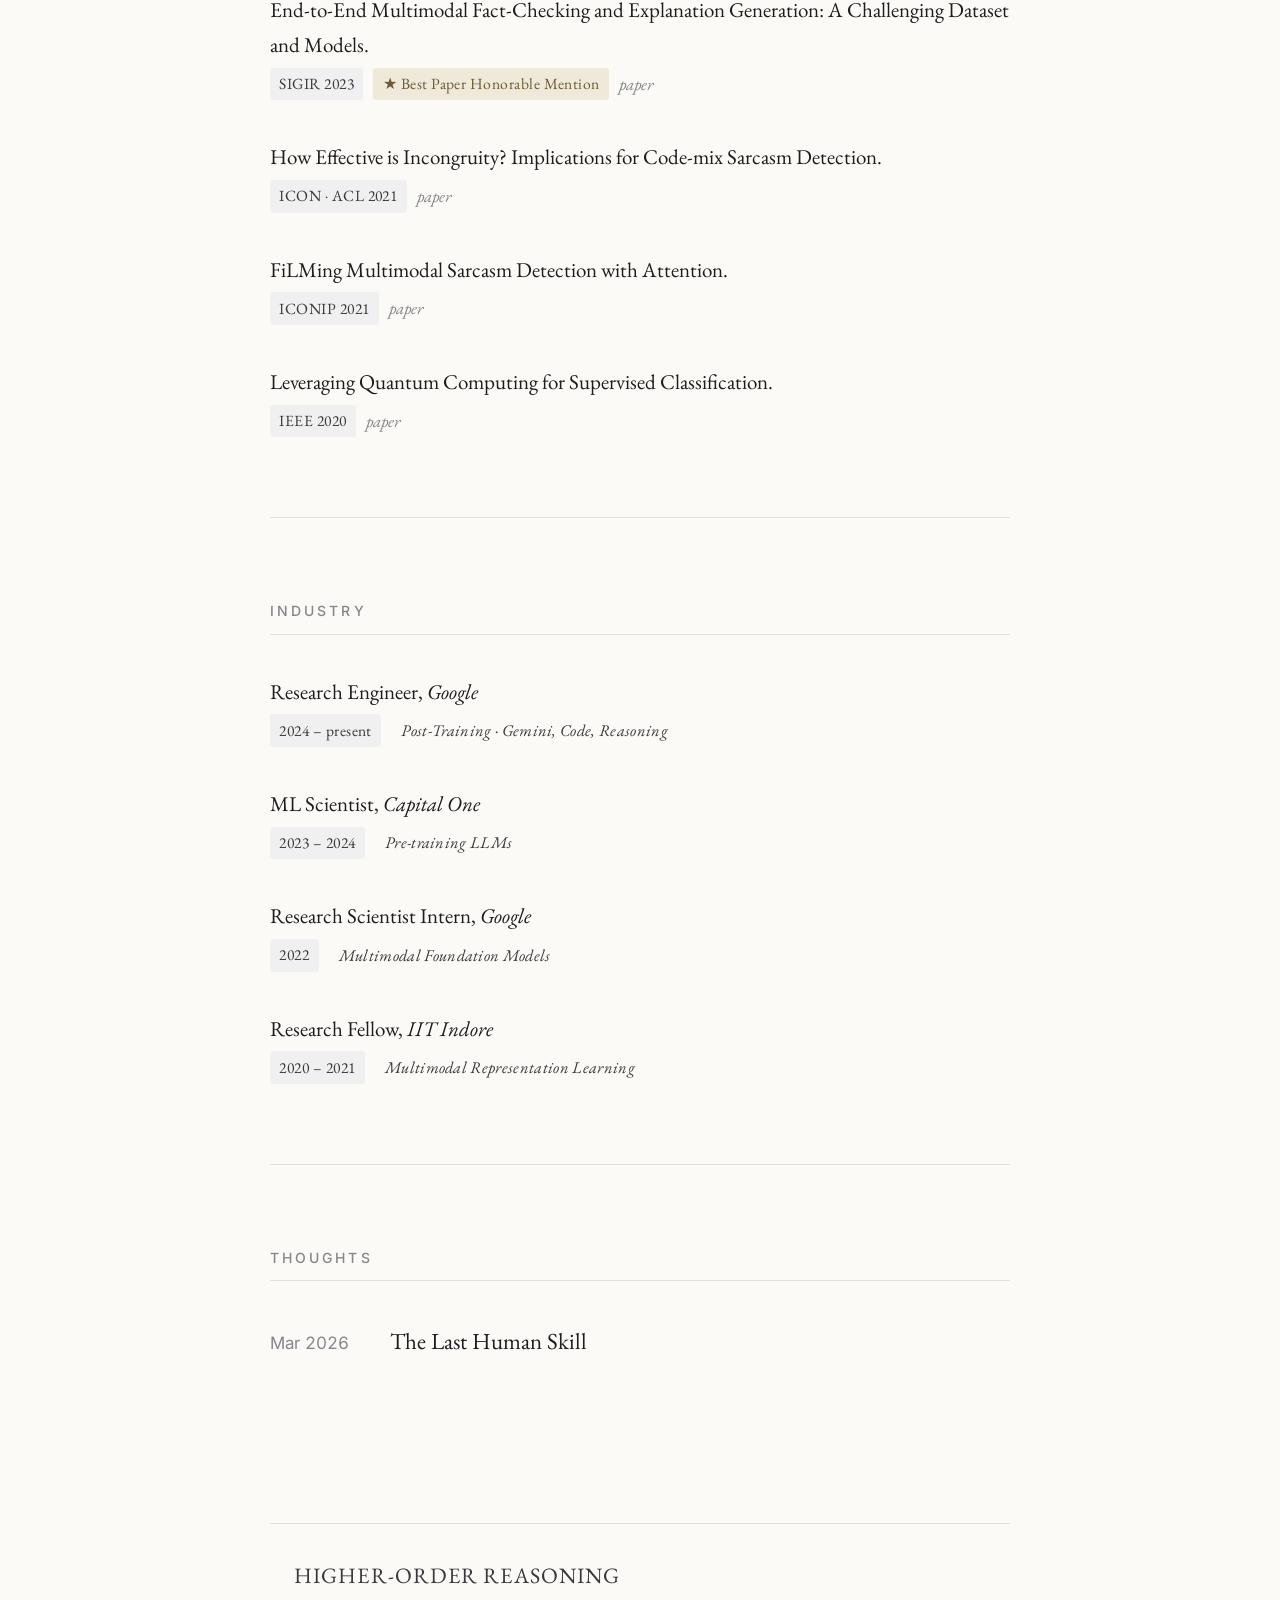
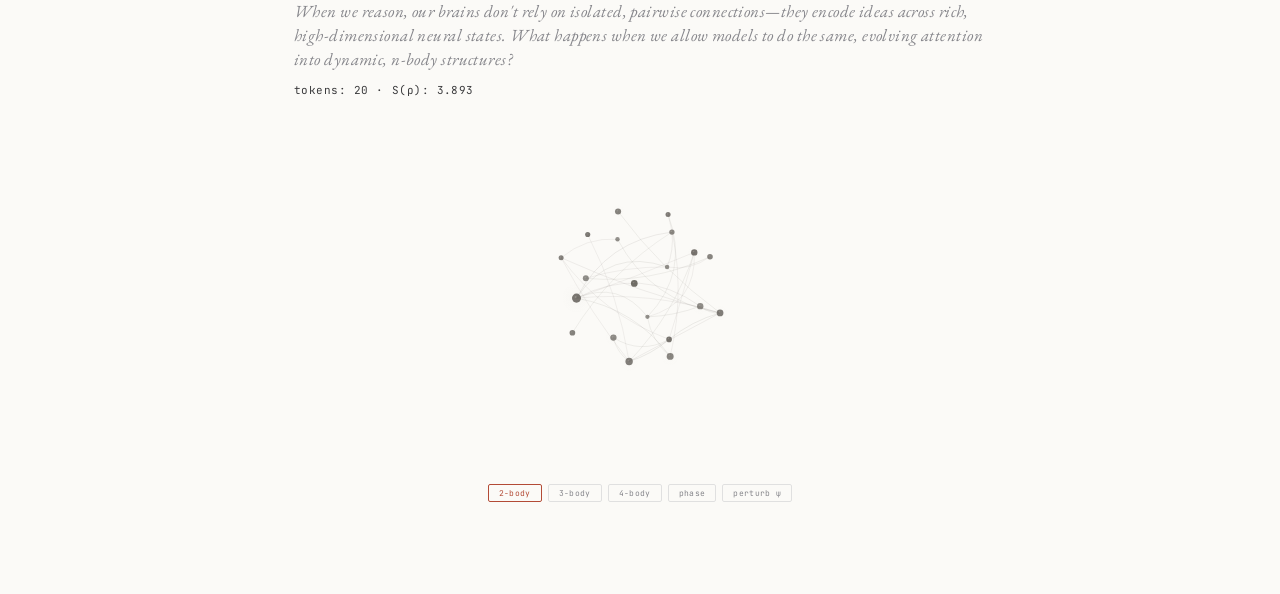
==== commit dd6b7fd6: "Increase footer text sizes for title, story, and metrics" ====
--- a/index.html
+++ b/index.html
@@ -361,7 +361,7 @@
         margin-bottom: 10px;
         pointer-events: none;
         font-family: 'JetBrains Mono', monospace;
-        font-size: 9px;
+        font-size: 11px;
         color: var(--text-muted);
         letter-spacing: 0.04em;
         display: flex;
@@ -371,7 +371,7 @@
 
       .qhud__title {
         font-family: var(--font-serif);
-        font-size: 0.95rem;
+        font-size: 1.1rem;
         color: var(--text-secondary);
         letter-spacing: 0.05em;
         text-transform: uppercase;
@@ -380,7 +380,7 @@
 
       .qhud__story {
         font-family: var(--font-serif);
-        font-size: 0.75rem;
+        font-size: 0.85rem;
         color: var(--text-muted);
         max-width: 800px;
         line-height: 1.4;
--- a/style.css
+++ b/style.css
@@ -1,6 +1,6 @@
 /* ===== Design Tokens — AMP Public Editorial Style ===== */
 :root {
-  --bg-primary: #f4f1ea;
+  --bg-primary: #fbfaf7;
   --text-primary: #1d1d1f;
   --text-secondary: #3a3a3c;
   --text-muted: #86868b;
@@ -34,7 +34,7 @@
 
 html {
   scroll-behavior: smooth;
-  font-size: 18px;
+  font-size: 20px;
 }
 
 body {
@@ -212,7 +212,7 @@
 
 .hero__content {
   font-family: var(--font-serif);
-  font-size: 1.08rem;
+  font-size: 1.02rem;
   line-height: 1.9;
   color: var(--text-secondary);
   letter-spacing: 0.015em;
@@ -227,7 +227,7 @@
 }
 
 .hero__content.manifesto {
-  font-size: 1.04rem;
+  font-size: 0.98rem;
   line-height: 2.0;
   letter-spacing: 0.03em;
   color: #5a5650;
@@ -406,7 +406,7 @@
 }
 
 .pub-tag--award {
-  background: #f5ecd0;
+  background: #efe9da;
   color: #6b5b35;
 }
 
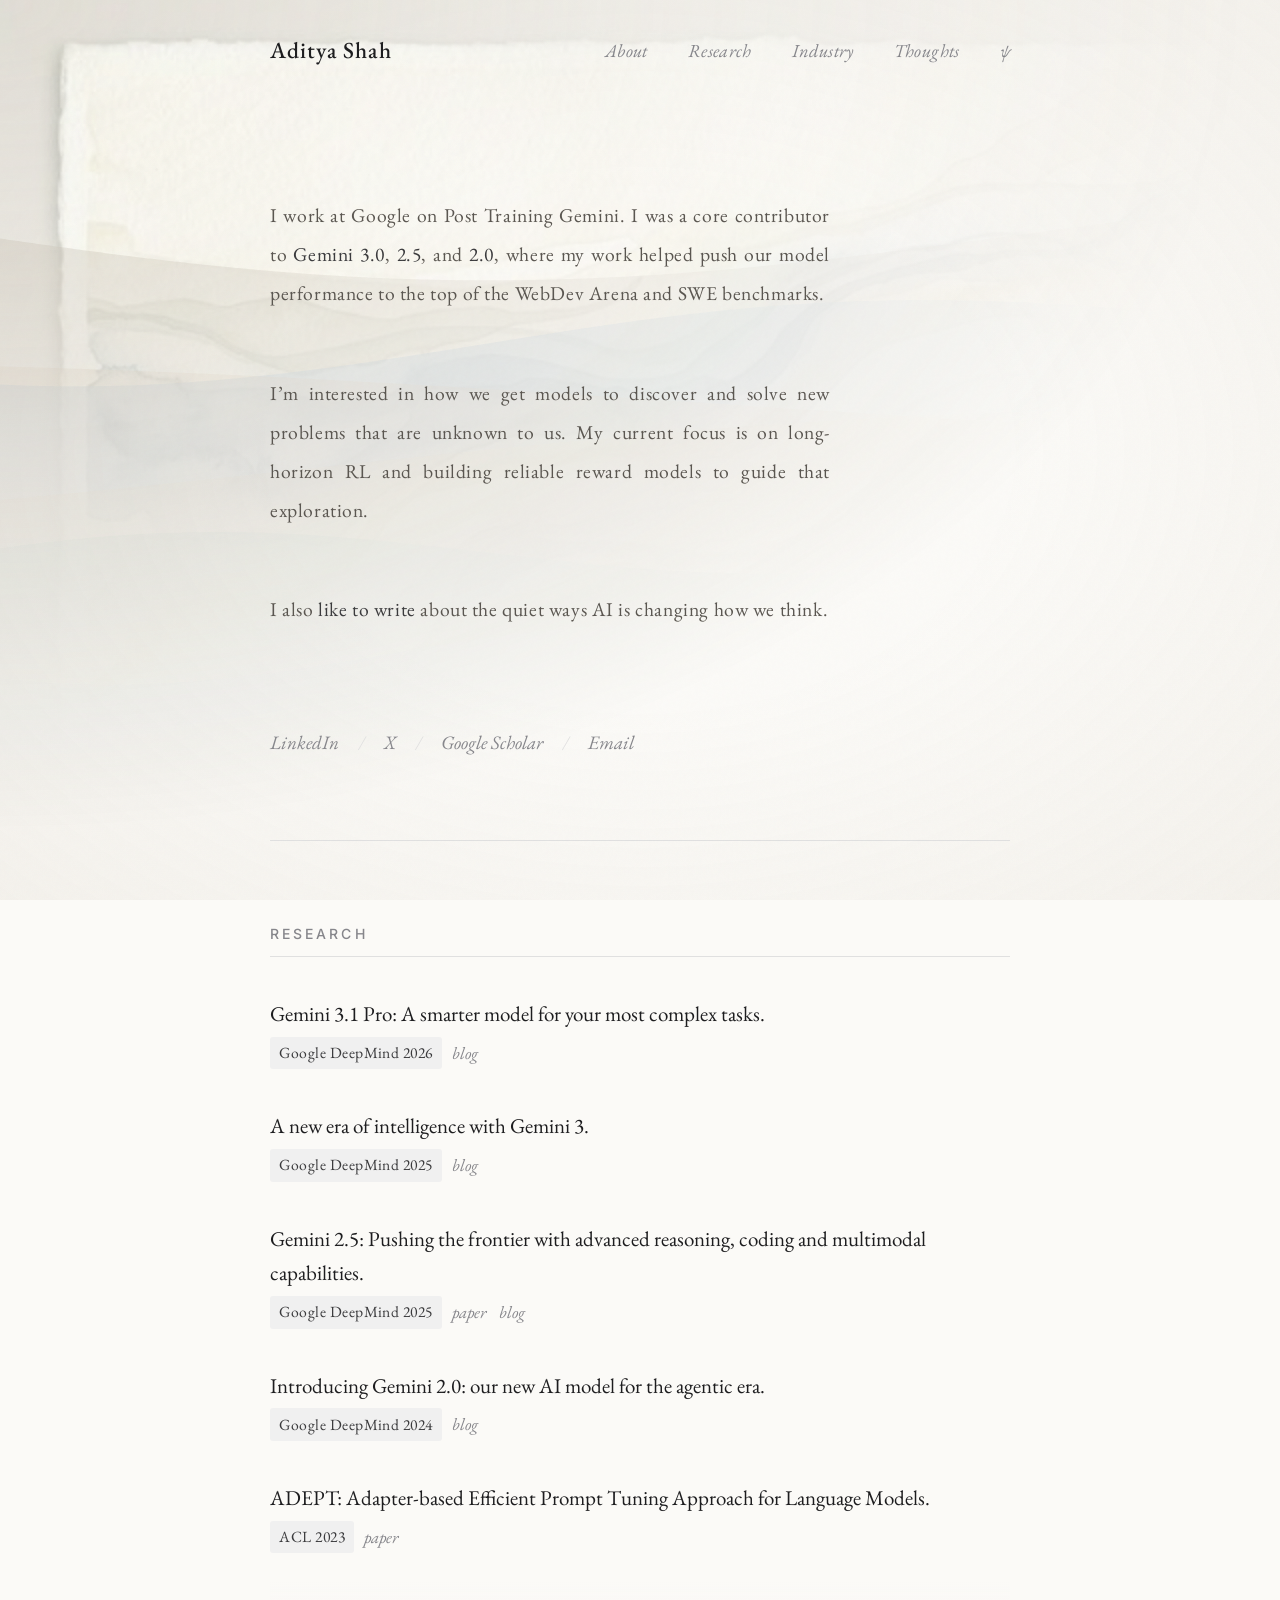
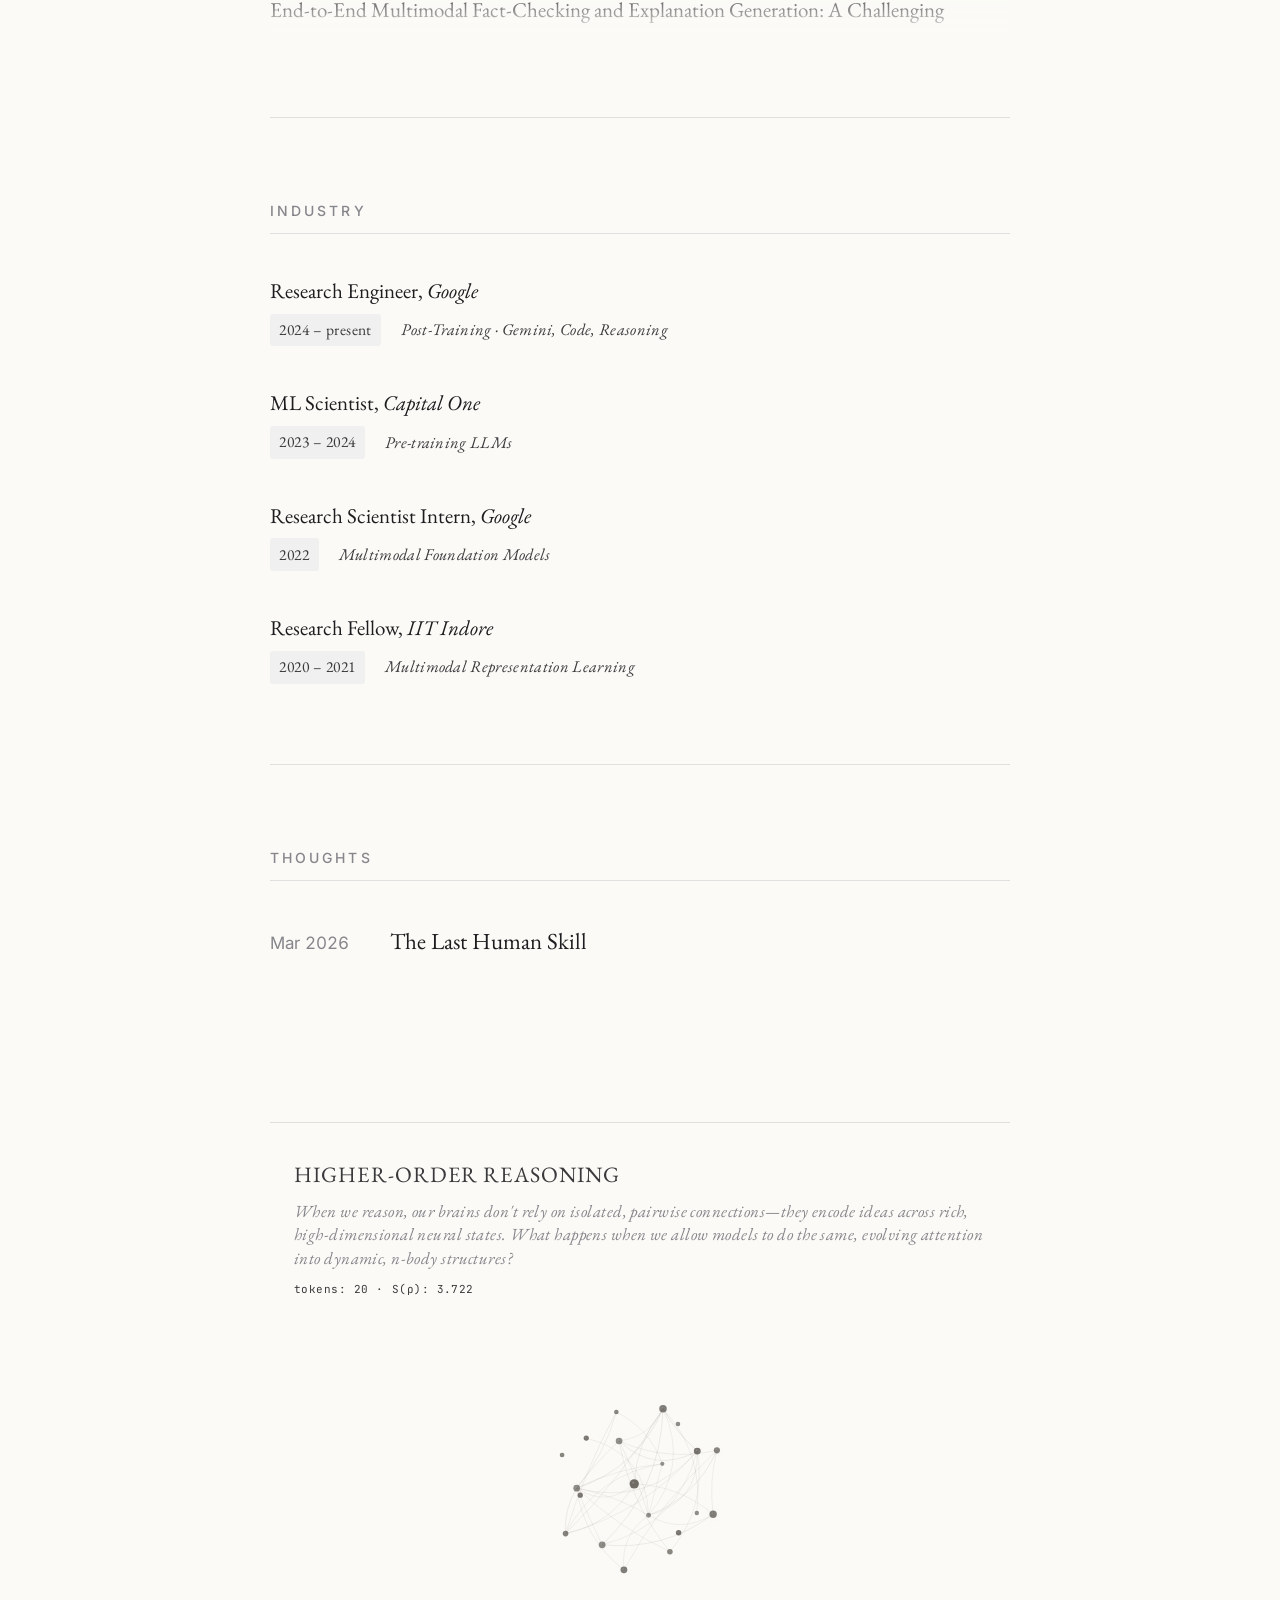
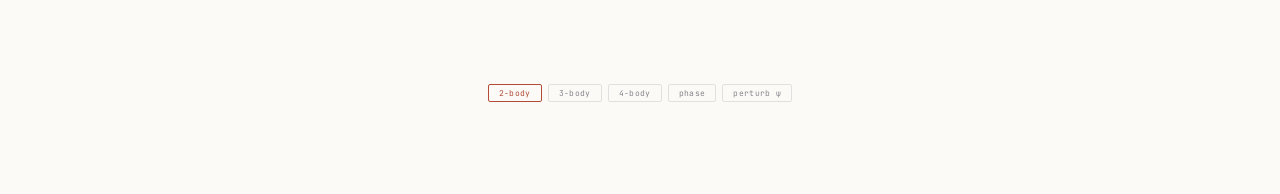
==== commit d48215f0: "Add fade gradient scroll indicator in research section, show 8 items" ====
--- a/index.html
+++ b/index.html
@@ -115,6 +115,7 @@
     <!-- ===== Research ===== -->
     <section class="section fade-in" id="publications">
       <h2 class="section__title">Research</h2>
+      <div class="pub-list-wrapper">
       <ul class="pub-list stagger-children">
 
         <li class="pub-item fade-in-child">
@@ -239,6 +240,7 @@
         </li>
 
       </ul>
+      </div>
     </section>
 
     <!-- ===== Industry ===== -->
--- a/style.css
+++ b/style.css
@@ -353,8 +353,41 @@
 }
 
 /* ===== Publications ===== */
+.pub-list-wrapper {
+  position: relative;
+}
+
+.pub-list-wrapper::after {
+  content: '';
+  position: absolute;
+  bottom: 0;
+  left: 0;
+  right: 0;
+  height: 56px;
+  background: linear-gradient(to bottom, transparent, var(--bg-primary));
+  pointer-events: none;
+}
+
 .pub-list {
   list-style: none;
+  max-height: 640px;
+  overflow-y: auto;
+  padding-right: 0.5rem;
+  scrollbar-width: thin;
+  scrollbar-color: rgba(0,0,0,0.15) transparent;
+}
+
+.pub-list::-webkit-scrollbar {
+  width: 4px;
+}
+
+.pub-list::-webkit-scrollbar-track {
+  background: transparent;
+}
+
+.pub-list::-webkit-scrollbar-thumb {
+  background: rgba(0,0,0,0.15);
+  border-radius: 4px;
 }
 
 .pub-item {
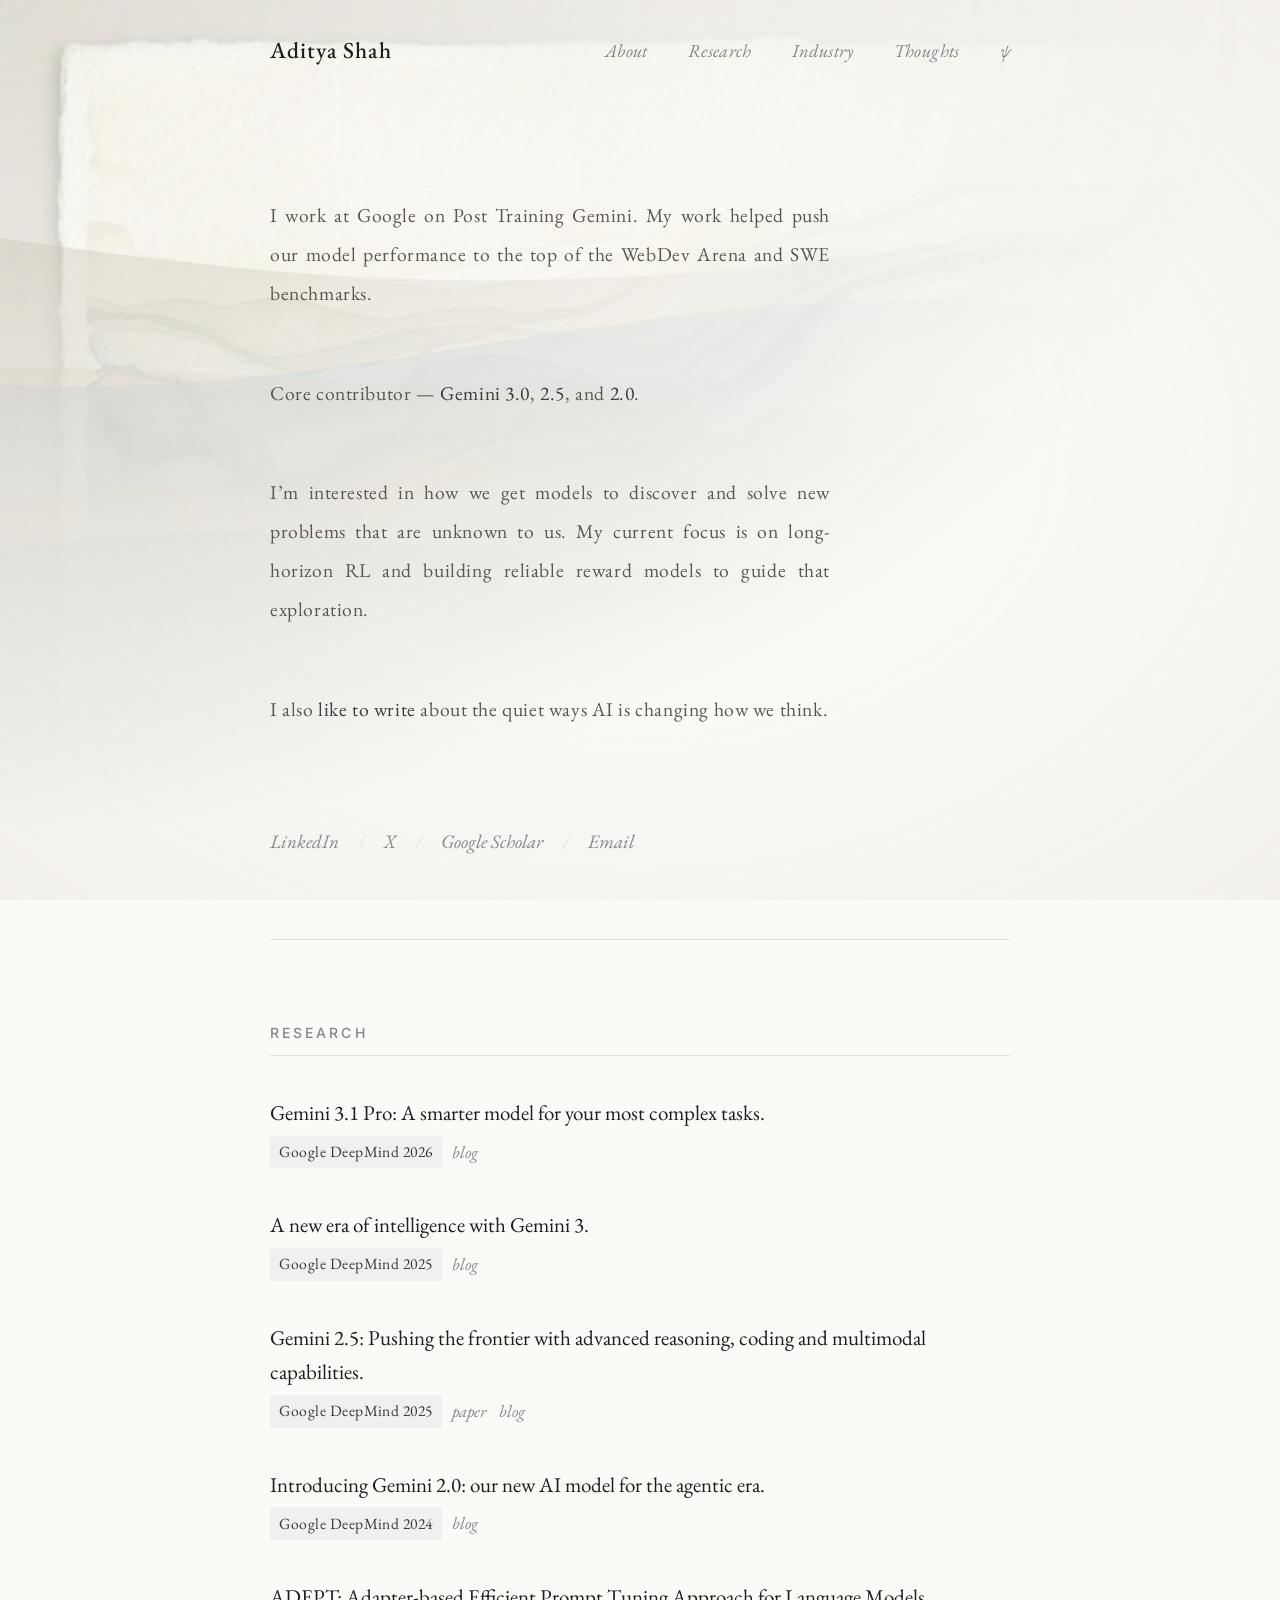
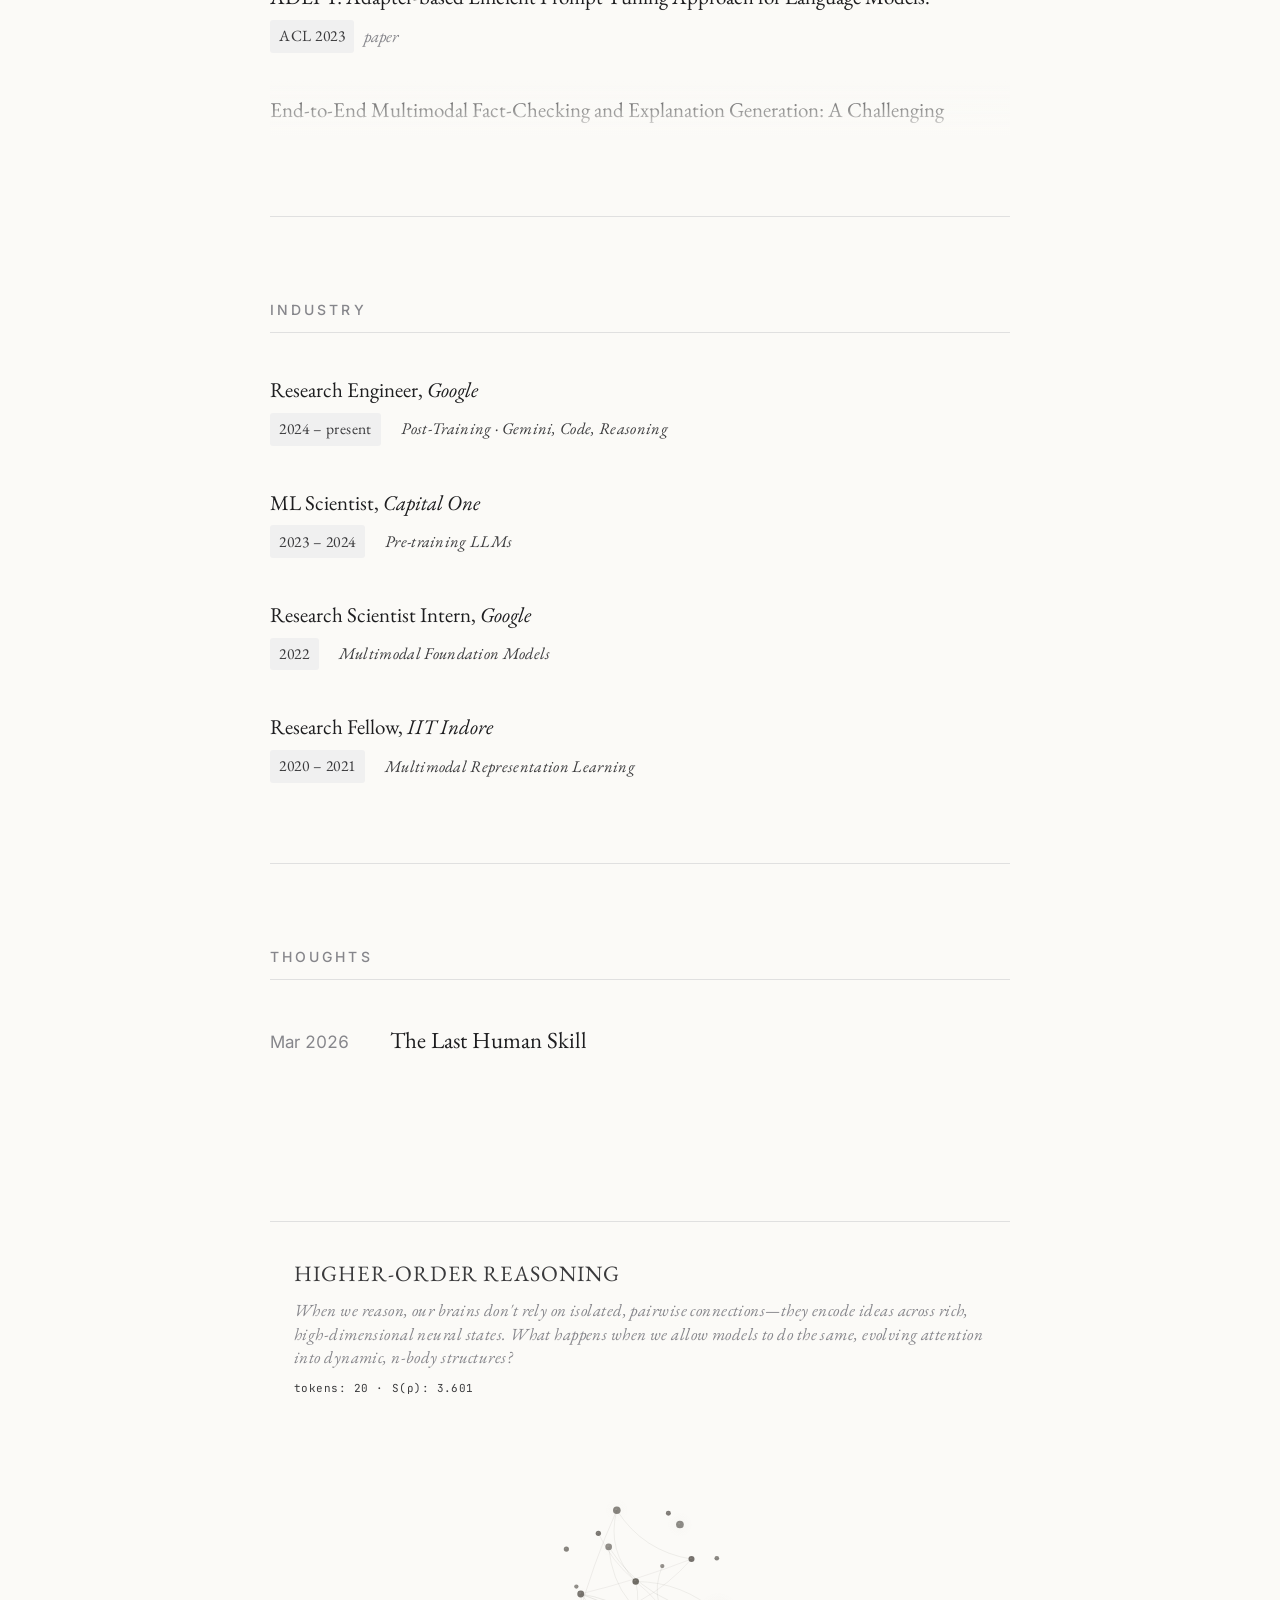
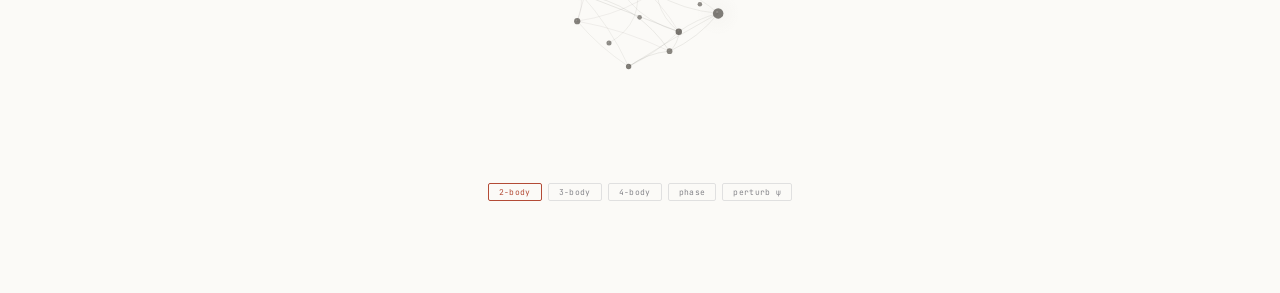
==== commit 3e35fd70: "Restructure bio: separate benchmark line from contributor credits" ====
--- a/index.html
+++ b/index.html
@@ -87,13 +87,8 @@
     <section class="hero fade-in" id="about">
       <div class="hero__content-container">
         <div class="hero__content manifesto">
-          <p>I work at Google on Post Training Gemini. I was a core contributor to <a
-              href="https://blog.google/products-and-platforms/products/gemini/gemini-3/" target="_blank"
-              rel="noopener">Gemini 3.0</a>, <a href="https://blog.google/products/gemini/gemini-2-5-pro-updates/"
-              target="_blank" rel="noopener">2.5</a>, and <a
-              href="https://blog.google/innovation-and-ai/models-and-research/google-deepmind/google-gemini-ai-update-december-2024/"
-              target="_blank" rel="noopener">2.0</a>, where my work helped push our model
-            performance to the top of the WebDev Arena and SWE benchmarks.</p>
+          <p>I work at Google on Post Training Gemini. My work helped push our model performance to the top of the WebDev Arena and SWE benchmarks.</p>
+          <p>Core contributor — <a href="https://blog.google/products-and-platforms/products/gemini/gemini-3/" target="_blank" rel="noopener">Gemini 3.0</a>, <a href="https://blog.google/products/gemini/gemini-2-5-pro-updates/" target="_blank" rel="noopener">2.5</a>, and <a href="https://blog.google/innovation-and-ai/models-and-research/google-deepmind/google-gemini-ai-update-december-2024/" target="_blank" rel="noopener">2.0</a>.</p>
           <p>I’m interested in how we get models to discover and solve new problems that are unknown to us. My current
             focus is on long-horizon RL and building reliable reward models to guide that exploration.</p>
           <p>I also <a href="#thoughts">like to write</a> about the quiet ways AI is changing how we think.</p>
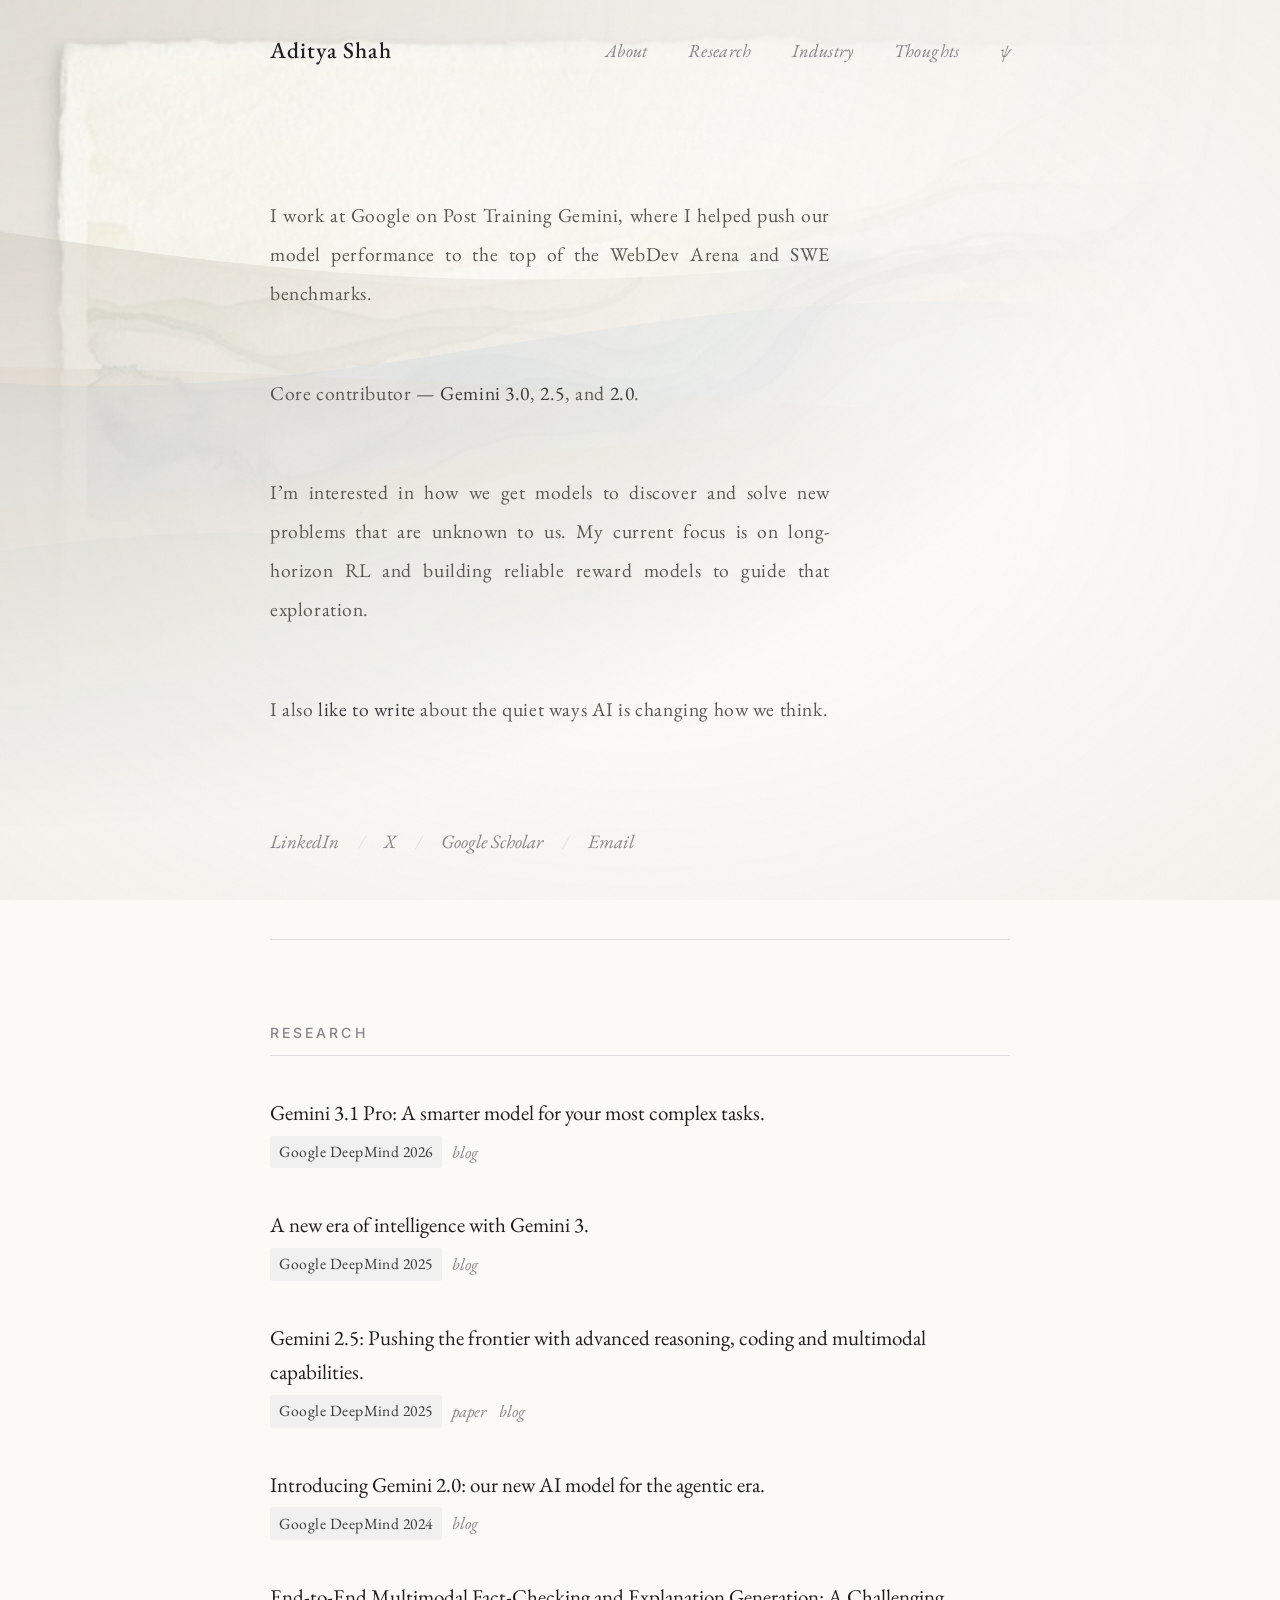
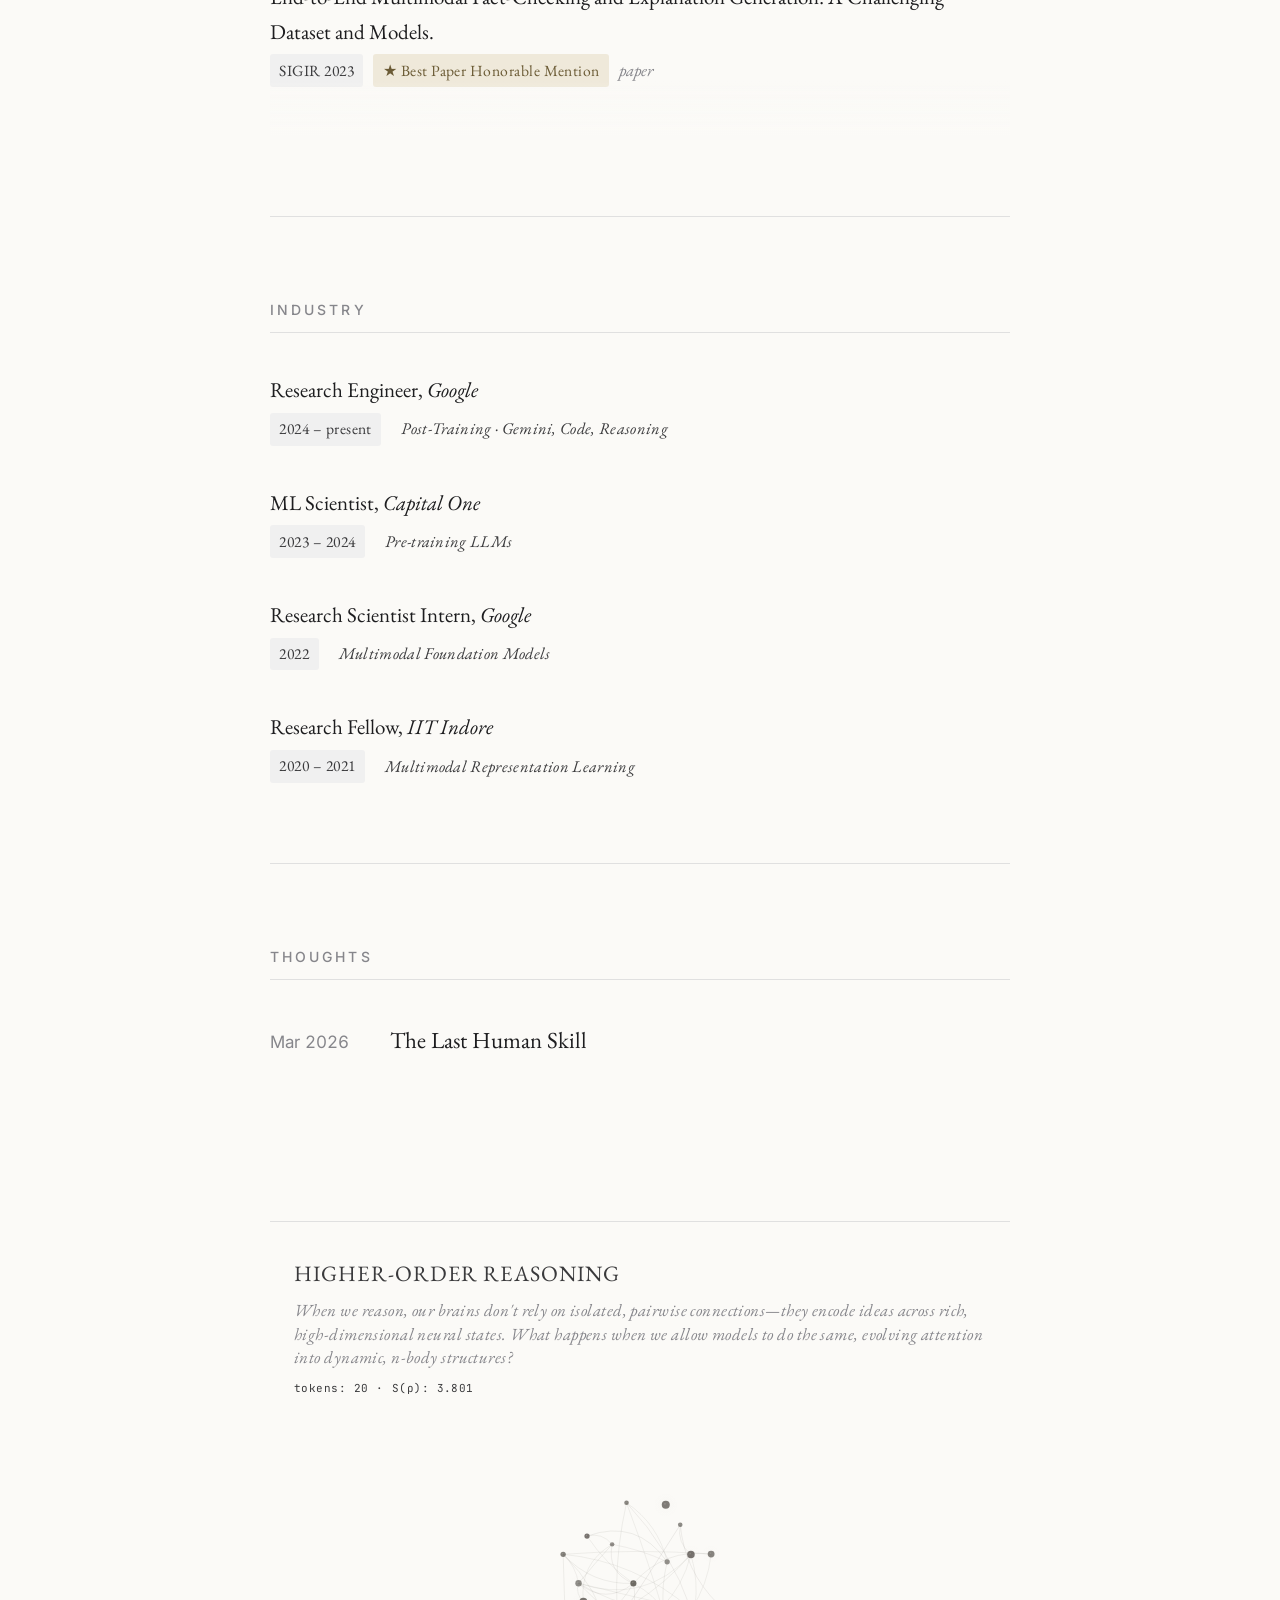
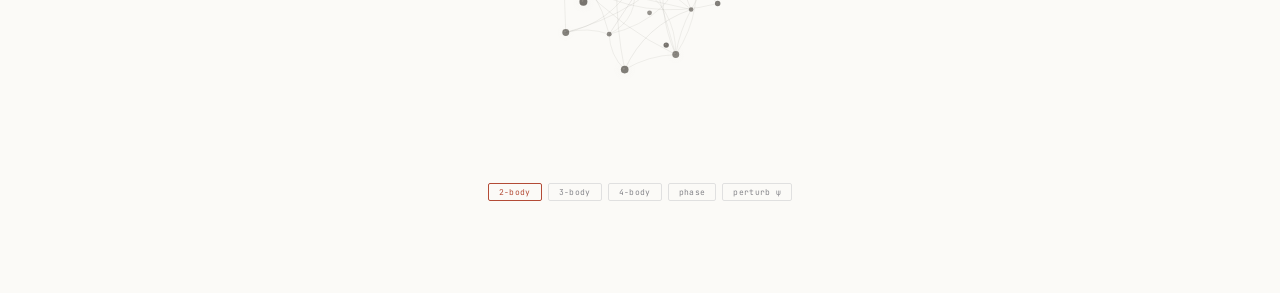
==== commit b7e26d47: "Move SIGIR above ADEPT in research, clean up bio sentence" ====
--- a/index.html
+++ b/index.html
@@ -87,7 +87,7 @@
     <section class="hero fade-in" id="about">
       <div class="hero__content-container">
         <div class="hero__content manifesto">
-          <p>I work at Google on Post Training Gemini. My work helped push our model performance to the top of the WebDev Arena and SWE benchmarks.</p>
+          <p>I work at Google on Post Training Gemini, where I helped push our model performance to the top of the WebDev Arena and SWE benchmarks.</p>
           <p>Core contributor — <a href="https://blog.google/products-and-platforms/products/gemini/gemini-3/" target="_blank" rel="noopener">Gemini 3.0</a>, <a href="https://blog.google/products/gemini/gemini-2-5-pro-updates/" target="_blank" rel="noopener">2.5</a>, and <a href="https://blog.google/innovation-and-ai/models-and-research/google-deepmind/google-gemini-ai-update-december-2024/" target="_blank" rel="noopener">2.0</a>.</p>
           <p>I’m interested in how we get models to discover and solve new problems that are unknown to us. My current
             focus is on long-horizon RL and building reliable reward models to guide that exploration.</p>
@@ -174,16 +174,6 @@
 
         <li class="pub-item fade-in-child">
           <div class="pub-item__title">
-            <a href="https://aclanthology.org/2023.sustainlp-1.8/" target="_blank" rel="noopener"
-              class="link-underline">ADEPT: Adapter-based Efficient Prompt Tuning Approach for Language Models.</a>
-          </div>
-          <div class="pub-item__meta">
-            <span class="pub-tag">ACL 2023</span>
-            <span class="pub-item__links"><a href="https://aclanthology.org/2023.sustainlp-1.8/" target="_blank"
-                rel="noopener">paper</a></span>
-          </div>
-        </li>
-
         <li class="pub-item fade-in-child">
           <div class="pub-item__title">
             <a href="https://arxiv.org/abs/2205.12487" target="_blank" rel="noopener" class="link-underline">End-to-End
@@ -193,6 +183,18 @@
             <span class="pub-tag">SIGIR 2023</span>
             <span class="pub-tag pub-tag--award">★ Best Paper Honorable Mention</span>
             <span class="pub-item__links"><a href="https://arxiv.org/abs/2205.12487" target="_blank"
+                rel="noopener">paper</a></span>
+          </div>
+        </li>
+
+        <li class="pub-item fade-in-child">
+          <div class="pub-item__title">
+            <a href="https://aclanthology.org/2023.sustainlp-1.8/" target="_blank" rel="noopener"
+              class="link-underline">ADEPT: Adapter-based Efficient Prompt Tuning Approach for Language Models.</a>
+          </div>
+          <div class="pub-item__meta">
+            <span class="pub-tag">ACL 2023</span>
+            <span class="pub-item__links"><a href="https://aclanthology.org/2023.sustainlp-1.8/" target="_blank"
                 rel="noopener">paper</a></span>
           </div>
         </li>
